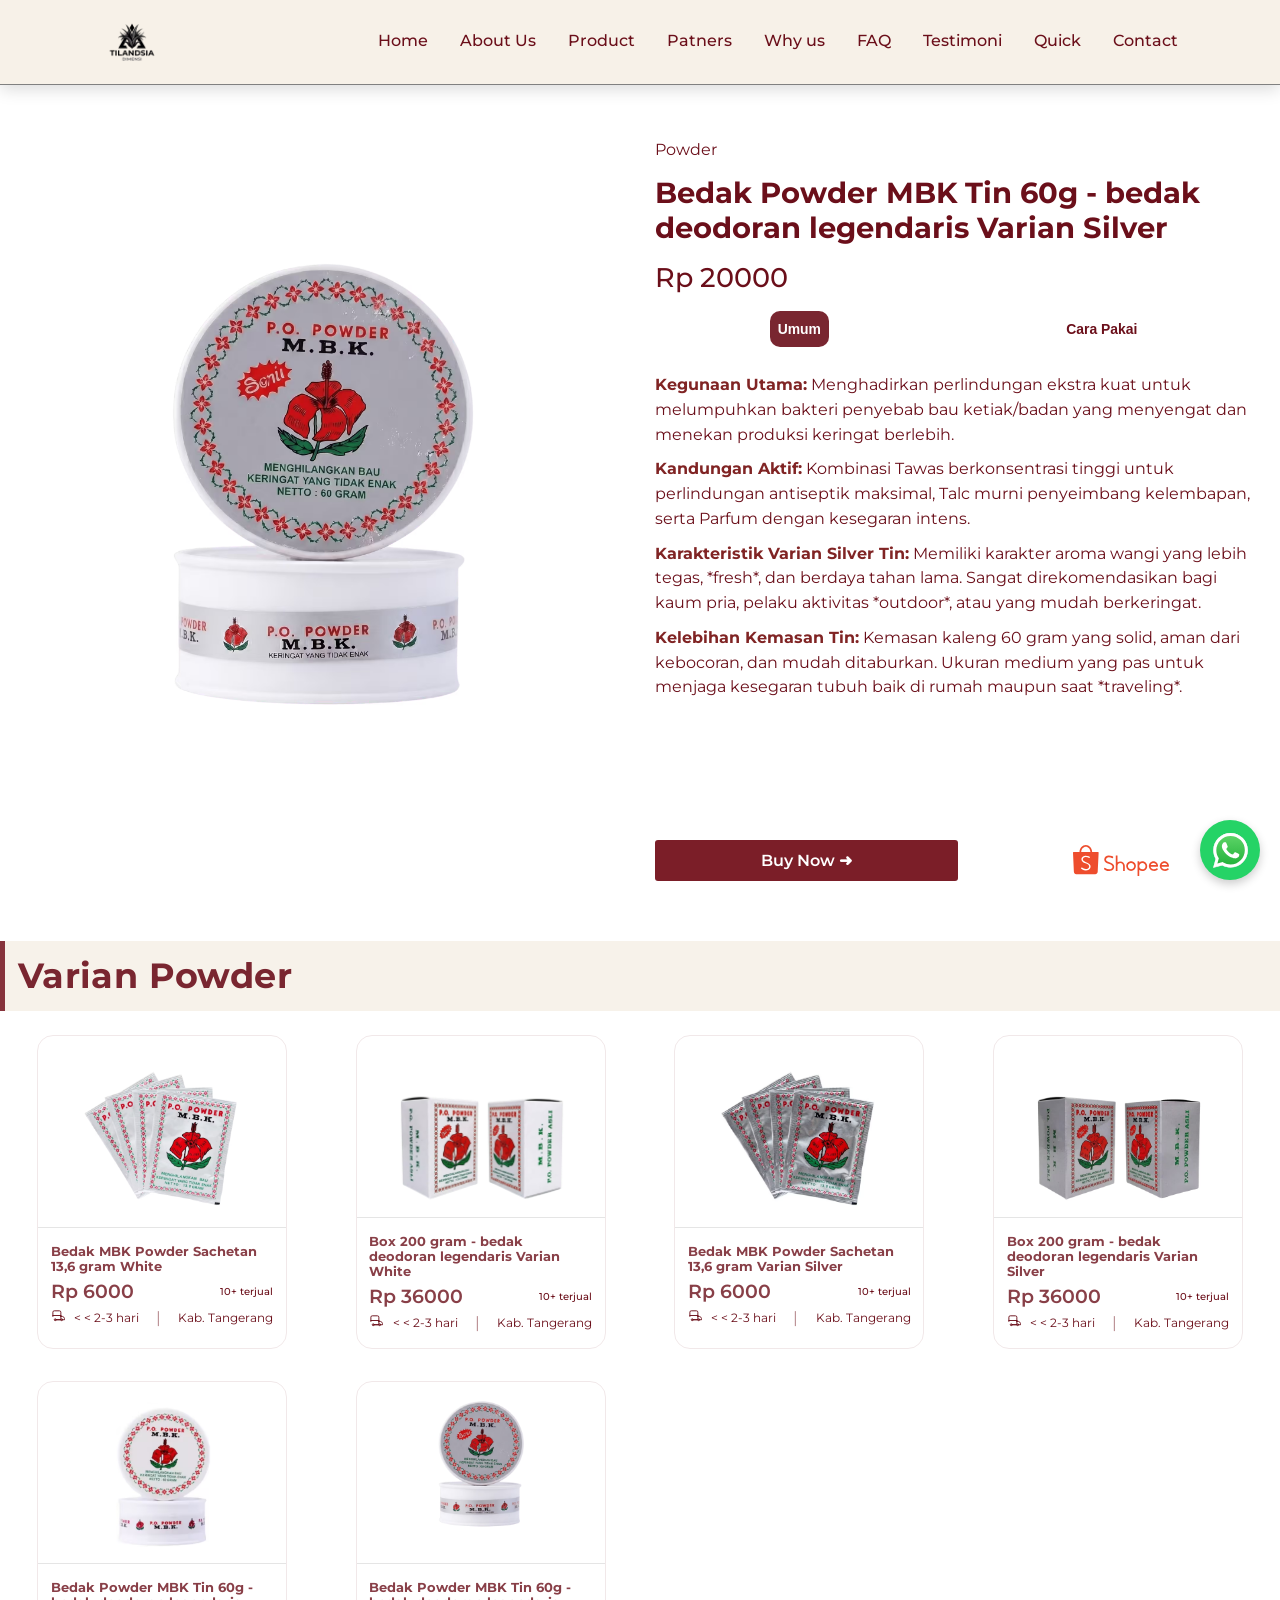
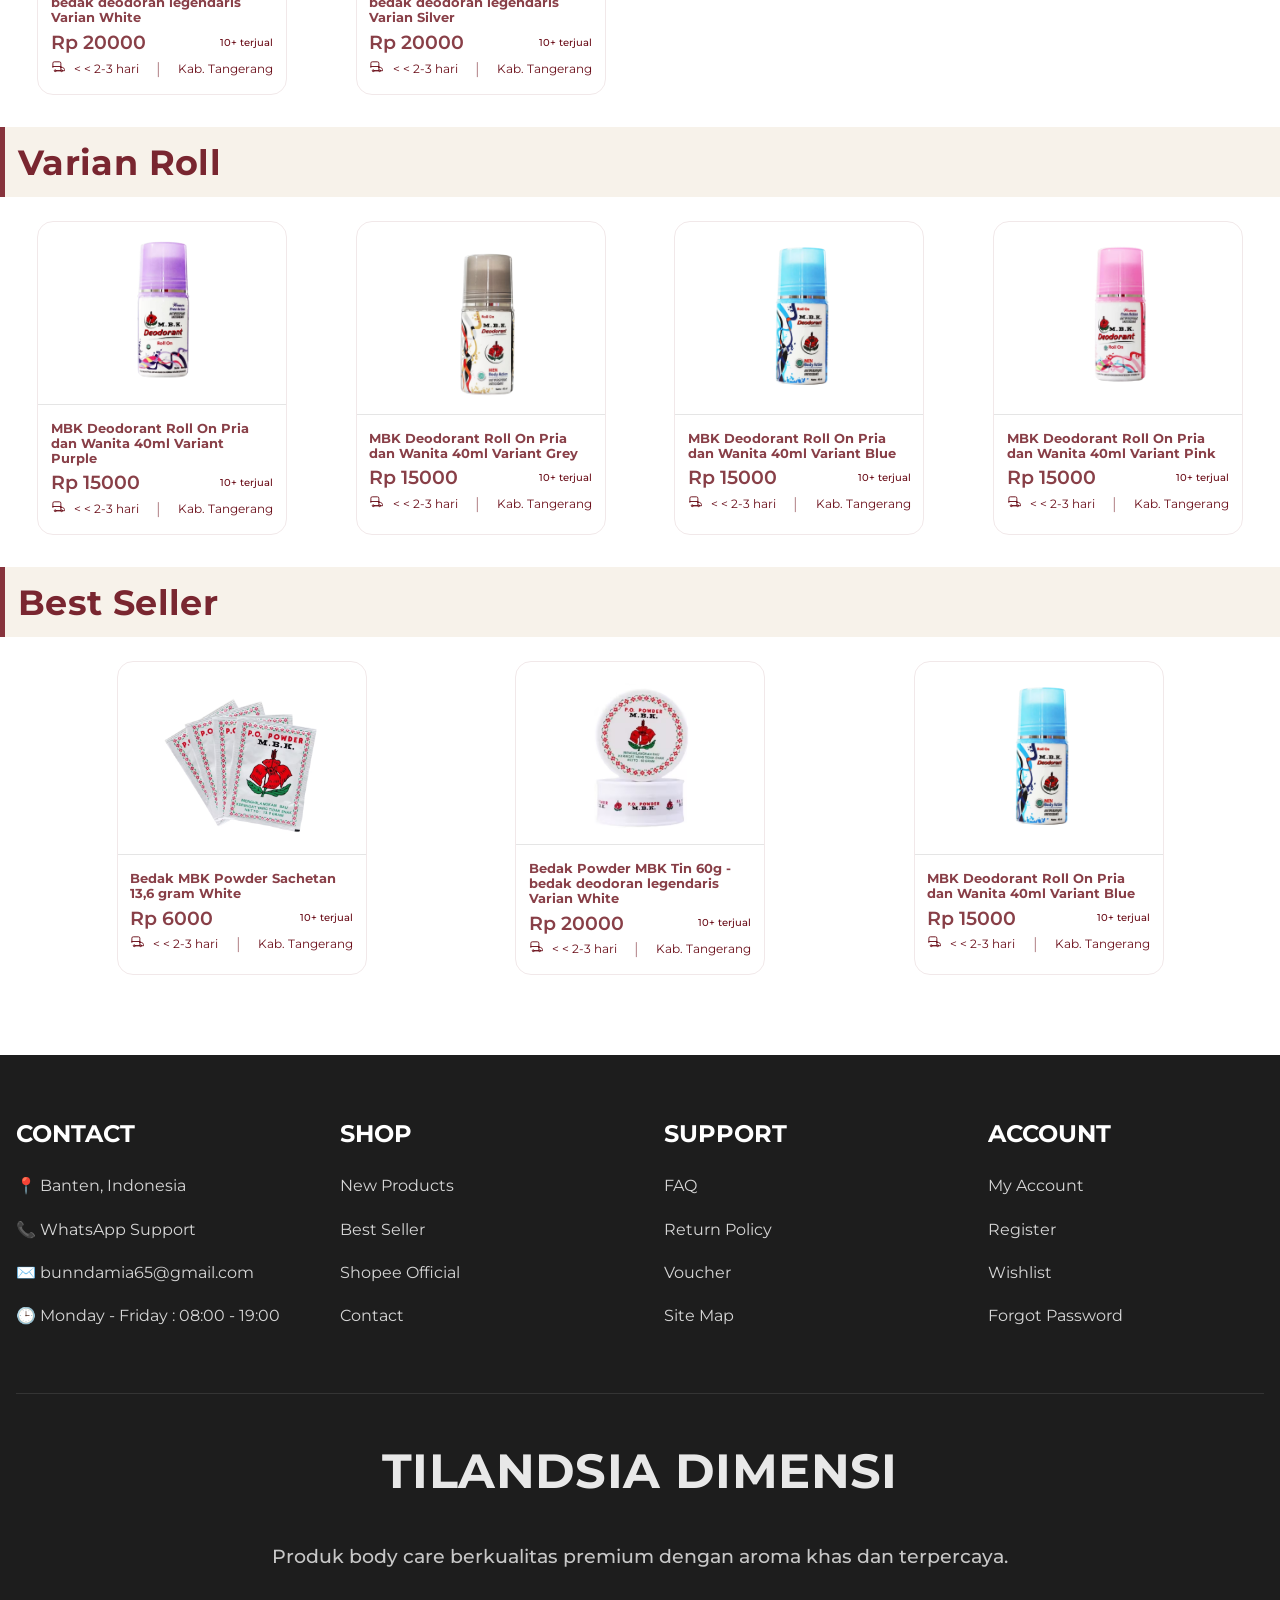
==== product.html @ 06864a41 "fix: bug pada product selecction description" ====
<!DOCTYPE html>
<html lang="en">
<head>
  <meta charset="UTF-8">
  <meta name="viewport" content="width=device-width, initial-scale=1.0">
  <title>TILANDSIA DIMENSI </title>
  <link rel="stylesheet" href="css/style.css">
    <link rel="shortcut icon" href="assets/img/imgs/logo.avif" type="image/x-icon">

      <!-- Font -->
    <link rel="preconnect" href="https://fonts.googleapis.com" />
    <link rel="preconnect" href="https://fonts.gstatic.com" crossorigin />
    <link
      href="https://fonts.googleapis.com/css2?family=Inter:ital,opsz,wght@0,14..32,100..900;1,14..32,100..900&family=Montserrat:ital,wght@0,100..900;1,100..900&family=Poppins:ital,wght@0,100;0,200;0,300;0,400;0,500;0,600;0,700;0,800;0,900;1,100;1,200;1,300;1,400;1,500;1,600;1,700;1,800;1,900&family=Roboto:ital,wght@0,100..900;1,100..900&display=swap"
      rel="stylesheet"
    />

  <style> 

    body {
      padding-top: 120px; /* 80px (navbar) + 40px (jarak antar elemen) */

    }

  </style>
</head>
<body>
   <!-- Efek Animation Ketika Scrol -->
    <div class="scroll-progress"></div>

    <!-- Navbar start -->
    <nav>
        <div class="logo">
          <img src="assets/img/imgs/logo.avif" alt="isc_logo">
         </div>

        <input type="checkbox" id="check">

        <label for="check" class="menu-toggle">
            <span class="bar"></span>
            <span class="bar"></span>
            <span class="bar"></span>
        </label>

        <ul class="nav-links">
            <li><a href="index.html#hero-section">Home</a></li>
            <li><a href="index.html#about-section">About Us</a></li>
            <li><a href="#product-section">Product</a></li>
            <li><a href="index.html#patners-section">Patners</a></li>
            <li><a href="index.html#why-us">Why us</a></li>
            <li><a href="index.html#faq-section">FAQ</a></li>
            <li><a href="index.html#testimonial">Testimoni</a></li>
            <li><a href="index.html#quick-section">Quick</a></li>
            <li><a href="index.html#contact-section">Contact </a></li>
        </ul>
    </nav>
    <!-- Navbar end -->
    <main>
     <!-- Product section start -->
      <section class="product-section" id="product-section">
         <div class="product-selection-body container-animasi-items"></div>
        <div class="product-varian-powder-container container-animasi-cards reveal">
        <h2>Varian Powder</h2>  
        <div class="cards-container">
      
        </div>
        </div>
        <div class="product-varian-roll-container container-animasi-cards reveal">
          <h2>Varian Roll</h2>
        <div class="cards-container">
    
        </div>
        </div>
        <div class="product-best-seller-container container-animasi-cards reveal">
          <h2>Best Seller</h2>
        <div class="cards-container ">
        </div>
        </div>
          </section>

        </div>
      </section>
      <!-- Product section end-->
    </main>

    <footer class="footer">

        <div class="footer-container">

          <!-- Contact -->
          <div class="footer-box">

            <h3>CONTACT</h3>

            <ul>

              <li>📍 Banten, Indonesia</li>

              <li> <a href="https://wa.me/62895384390007" target="_blank">📞 WhatsApp Support</a></li>

              <li> <a href="mailto:bunndamia65@gmail.com" target="_blank">✉️ bunndamia65@gmail.com</a></li>

              <li>🕒 Monday - Friday : 08:00 - 19:00</li>

            </ul>

          </div>

          <!-- Shop -->
          <div class="footer-box">

            <h3>SHOP</h3>

            <ul>

              <li><a href="#product-section">New Products</a></li>

              <li><a href="#best-seller">Best Seller</a></li>

              <li><a href="https://id.shp.ee/7q3drsbu" target="_blank">Shopee Official</a></li>

              <li><a href="#contact-section">Contact</a></li>

            </ul>

          </div>

          <!-- Support -->
          <div class="footer-box">

            <h3>SUPPORT</h3>

            <ul>

              <li><a href="#faq-section">FAQ</a></li>

              <li><a href="#faq-section">Return Policy</a></li>

              <li><a href="#">Voucher</a></li>

              <li><a href="#">Site Map</a></li>

            </ul>

          </div>

          <!-- Account -->
          <div class="footer-box">

            <h3>ACCOUNT</h3>

            <ul>

              <li><a href="#">My Account</a></li>

              <li><a href="#">Register</a></li>

              <li><a href="#">Wishlist</a></li>

              <li><a href="#">Forgot Password</a></li>

            </ul>

          </div>

        </div>

        <!-- Bottom -->
        <div class="footer-bottom">

          <h2>TILANDSIA DIMENSI</h2>

          <p>
            Produk body care berkualitas premium
            dengan aroma khas dan terpercaya.
          </p>

        </div>

      </footer>
    
    <a href="https://wa.me/6289531689380?text=Halo%20saya%20ingin%20bertanya" 
      class="wa-float" 
      target="_blank">
      <img src="assets/svg/wa.svg" alt="WhatsApp">
    </a>
      <script type="module" src="js/product.js" > </script>
</body>
</html>
---- css/style.css ----
:root {
  --primary-bg: #f7f1e8;
  --secondary-bg: #efe6d7;
  --accent: #7b1e28;

  --primary-text: #6b0f1a;
  --secondary-text: #fff;
  --text-dark: rgb(6, 5, 5);

    /* ✅ FIX 1: Variabel yang hilang – sekarang didefinisikan */
      --bg:          #f7f1e8;
      --white:       #ffffff;
      --border:      #ede8f0;
      --text:        #1a0a0e;
      --text-muted:  #9e8fa0;
      --purple:      #7b1e28;
      --purple-light:#f5e8ea;

     /* Shadow / Bayangan */
    --shadow-sm: 0 1px 2px 0 rgb(0 0 0 / 0.05);
    --shadow-md: 0 4px 6px -1px rgb(0 0 0 / 0.1), 0 2px 4px -2px rgb(0 0 0 / 0.1);
    --shadow-lg: 0 10px 15px -3px rgb(0 0 0 / 0.1), 0 4px 6px -4px rgb(0 0 0 / 0.1);
    --shadow-xl: 0 20px 25px -5px rgb(0 0 0 / 0.1), 0 8px 10px -6px rgb(0 0 0 / 0.1);

    --radius-lg: 1rem;
    --radius-md: 0.5rem;

    --animation-card : 0.6s;
    --animation-detail-product : 0s;
}

/* Pengaturan global start */
*,*::before, *::after  {
  box-sizing: border-box;
  overflow-x: hidden;
  margin: 0;
  padding: 0;
}

body {
  font-family: "Montserrat", sans-serif;
  font-optical-sizing: auto;
  color: var(--primary-text);

  opacity: 1;
  transition: opacity 1s ease;
  animation: fadeIn 1s ease;
  padding-top: 80px; /* 80px (navbar) + 40px (jarak antar elemen) */
  
}

body.fade-out {
  opacity: 0;
}

@keyframes fadeIn {
  from {
    opacity: 0;
  }
  to {
    opacity: 1;
  }
}
/* Keadaan awal: teks transparan dan agak di bawah */
.reveal {
  opacity: 0;
  transform: translateY(40px);
  transition: all 0.8s ease-out; /* Mengatur kecepatan dan kelembutan animasi */


}

@keyframes fadeUp {
  to {
    opacity: 1;
    transform: translateY(0);
  }
}

/* Keadaan setelah beranimasi (ditandai dengan class .active) */
.reveal.active {
  opacity: 1;
  transform: translateY(0);
  

  
}

html {
  scroll-behavior: smooth;
}

section {
   scroll-margin-top: 120px;
  margin: 60px 40px;
}

h2 {
  font-weight: 700;
  opacity: 0.9;
  letter-spacing: 0.4px;
  padding-bottom: 1rem;
  font-size: 1.6em;
}

p {
  font-weight: 500;
  line-height: 1.256;
  font-size: .85em;
}

button {
  background-color: var(--accent);
  color: var(--secondary-text);
  font-weight: 600;
  padding: 5px 7px;
  font-size: 0.856rem;
  border: none;
  border-radius: 3px;

  transition: all 0.3s ease;
  /* z-index: 9; */

}



button:hover {
  background: #5f1620;
  box-shadow: 0 10px 20px rgba(139, 36, 52, 0.35);
 
}

/* Global responsive */

@media (min-width: 640px) {
  section {
    margin: 80px 40px;
  }
  p {
    font-size: .9em;
  }
  h2 {
    font-size: 2em;
    padding-bottom: 1.2rem;
  }
  button {
    font-size: 0.94rem;
  }
}
@media (min-width: 768px) {
  section {
    margin: 100px 40px;
  }
  p {
    font-size: 1em;
  }
  h2 {
    font-size: 2.2em;
    padding-bottom: 1.4rem;
  }
  button {
    font-size: 1.14rem;
  }
}
@media (min-width: 1024px) {
  section {
    margin: 120px 40px;
  }
  p {
    font-size: 1.2em;
  }
  h2 {
    font-size: 2.4em;
    padding-bottom: 1.6rem;
  }
  button {
    font-size: 1.28rem;
    padding: 8px 10px;
  }
}
@media (min-width: 1280px) {
  section {
    margin: 140px 40px;
  }
  p {
    font-size: 1.3em;
  }
  h2 {
    font-size: 2.7em;
    padding-bottom: 1.8rem;
  }
  button {
    font-size: 1.35rem;
  }
}

@media (min-width: 1400px) {
  button {
    font-size: 1.6rem;
    padding: 8px 10px;
  }
}

/* Pengaturan global end */

/* =========================
   NAVBAR start
========================= */

nav{
    display:flex;
    justify-content:space-between;
    align-items:center;

    padding:.75rem 8%;

    background-color:var(--primary-bg);

    position:fixed;
    top:0;
    left:0;

    width:100%;

    z-index:1000;

    border-bottom:1px solid gray;

    box-shadow:
    0 4px 16px rgba(0,0,0,.15);
}

/* Logo */

.logo{
    display:flex;
    align-items:center;

    font-size:1.5rem;
    font-weight:700;

    color:var(--primary-text);

    z-index:1002;
}

.logo img{
    width: 60px;
height: auto;
}

/* Nav Links */

.nav-links{
    list-style:none;

    display:flex;
    gap:2rem;
}

.nav-links a{
    text-decoration:none;


    color:var(--primary-text);

    font-weight:500;

    position:relative;

    padding:.5rem 0;

    transition:.3s ease;
    display: inline-block;
}

/* Hover underline */

.nav-links a::after{
    content:"";

    position:absolute;

    left:0;
    bottom:0;

    width:0%;
    height:2px;

    background-color:var(--accent);

    transition:.3s ease;
}

.nav-links a:hover{
    color:var(--accent);
}

.nav-links a:hover::after{
    width:100%;
}

/* =========================
   HAMBURGER
========================= */

#check{
    display:none;
}

.menu-toggle{
    display:none;

    flex-direction:column;

    gap:5px;

    cursor:pointer;

    z-index:1002;
}

.bar{
    width:25px;
    height:3px;

    background:var(--accent);

    border-radius:10px;

    transition:.3s ease;
}

/* =========================
   MOBILE
========================= */

@media (max-width:768px){

  nav {
    padding:.75rem 4.66%;

  }

    .menu-toggle{
        display:flex;
    }

 
    .nav-links{
        position:fixed;

        top:0;
        left:-100%;

        width:100%;
        height:100vh;


        background:
        rgba(255,255,255,.95);

        backdrop-filter:blur(10px);

        flex-direction:column;

        justify-content:center;
        align-items:center;

        transition:.4s ease;

        z-index:1001;
    }

    .nav-links a{
        font-size:1.3rem;
    }

    /* Active Menu */

    #check:checked ~ .nav-links{
        left:0;
    }

    /* Hamburger Animation */

    #check:checked ~ .menu-toggle .bar:nth-child(1){
        transform:
        translateY(8px)
        rotate(45deg);
    }

    #check:checked ~ .menu-toggle .bar:nth-child(2){
        opacity:0;
    }

    #check:checked ~ .menu-toggle .bar:nth-child(3){
        transform:
        translateY(-8px)
        rotate(-45deg);
    }
}

/* =========================
   SCROLL PROGRESS
========================= */

.scroll-progress{
    position:fixed;

    top:0;
    left:0;

    width:0%;
    height:4px;

    background:
    var(--accent,#7b1e28);

    z-index:9999;

    animation:
    grow-progress auto linear;

    animation-timeline:scroll();
}

@keyframes grow-progress{

    from{
        width:0%;
    }

    to{
        width:100%;
    }

}

/* =========================
   NAVBAR END
========================= */



/* =========================
   HERO SECTION START
========================= */

.hero-section {
  margin: 0;
  position: relative;
  width: 100%;
  max-width: 1920px;
  /* margin-top: 84.7px; */

}

.hero-section-img {
  width: 100%;
  height: auto;
  border-radius: 2px;

  aspect-ratio: 16/9;
}

.btn-hero-section {
  position: absolute;
  top: 79.1%;
  left: 12.9%;

  transform: translate(-50%, -50%);
  background-color: var(--accent);
  color: var(--secondary-text);
  border: none;
  /* border-radius: 20px; */
  letter-spacing: 0.1px;
}


/* =========================
   HERO SECTION END
========================= */

/* =========================
  ABOUT SECTION START
========================= */

.about-grid {
  display: grid;
  grid-template-columns: 100%;

  grid-template-areas:
    "content"
    "vidio";
  gap: 20px;
    overflow: hidden;
}

.about-content {
  grid-area: content;
  padding: 0px 10px;
}
.about-video {
  grid-area: vidio;
  max-width: 920px;
}

.about-video video {
  width: 100%;
  border-radius: 0px;
  max-height: 450px; /* Batasi tinggi maksimal gambar (sesuaikan angkanya, misal 350px atau 400px) */
  object-fit: cover; /* Memotong gambar secara proporsional agar tidak gepeng */
  border-radius: 2px; /* Opsional: membuat sudut gambar sedikit melengkung */
}

/* responsive About section */

@media (min-width: 1024px) {
  .about-content {
    grid-area: content;
    padding: 0px 3rem;
  }
  .about-grid {
    display: grid;
    grid-template-columns: 50% 50%;

    grid-template-areas: "content vidio";
    gap: 20px;
  }
}

/* =========================
  ABOUT SECTION END
========================= */


/* =========================
  PRODUCT SECTION START
========================= */
.product-section {
  margin-inline: 0;
  /* text-align: ce; */
  margin: 0;
  padding-bottom: 3rem;
}

.product-section h2 {
  height: 70px;
  display: flex;
  padding: 0;
  align-items: center;
   background-color: var(--primary-bg);

}
.product-section h2::before {
  content: "";
  width: 5px;
  height: 100%;
  margin-right: 0.8rem;
  background-color: var(--accent);
}
.cards-container {
    display:grid;

  grid-template-columns:100%;
  justify-content: space-evenly;

  gap:2rem;
  margin-block: 1.5rem;
  /* margin-top: .2rem; */
  margin-bottom: 2rem;

    overflow: hidden;
}





.card {
  margin-inline:auto;
  max-width: 250px;
  height: auto;
  min-height: 250px;
  transition: all 0.3s ease;
    border-radius: 16px;
  display: flex;
  flex-direction: column;
  justify-content: space-evenly;
  overflow: hidden;
  cursor: pointer;
  /* z-index: -9; */
  position: relative;
  /* padding: 0.5rem 0.3rem 0 0.3rem; */
     border: 1px solid rgba(123, 30, 39, 0.1);
      opacity: 0;
  transform: translateY(30px);
  overflow: hidden;


}

.card.activeCard {
 
  animation: fadeUp var(--animation-card) ease forwards;
    overflow: hidden;

}

.reveal-item {
  opacity: 0;
  transform: translateY(30px);
  overflow: hidden;
  
}


.reveal-item.activeItem {
  animation: fadeUp var(--animation-card) ease forwards;
  overflow: hidden;
}


.card:hover {
  box-shadow: 0 5px 8px rgba(0, 0, 0, 0.15);
  transform: translateY(-5px) scale(1.02);

}

.card-img {
  width: 100%;
  height: 180px;
  object-fit: contain;
  display: block;
  margin-top: 0.1rem;
  padding: 0.5rem 0.3rem 0 0.3rem;
}

.product-card__variant-title {
  position: absolute;
  top: 4%;
  left: 4%;
  font-weight: 500;
  letter-spacing: 0.3px;
}

.card__content {
  padding: 1rem .8rem;
  border-top: 1px solid rgba(0, 0, 0, 0.1);
  /* background-color: ; */
  display: flex;
  flex-direction: column;

  justify-content: space-between;
  /* align-items: cen; */
  gap: .3rem;

}


.card__title {
  font-size: .8em;
  font-weight: 700;
  opacity: 0.8;
}

.card__info {
display: flex;
justify-content: space-between;
}
.card__price {
  font-weight: 600;
  opacity: 0.8;
  font-size: 1.2em;
}


.card__sold {
 font-size: .65em;
 align-self: center;
 font-weight: 500;
}


.card__estimate__svg  {
display: inline-block;

}

.card__estimate__svg .icon-truck {
  width: 15px;
  height: 15px;
  align-self: flex-start;
  
}

.card__meta {
  display: flex !important;       /* Memastikan flexbox aktif */
  flex-direction: row !important; /* Memaksa elemen di dalamnya berjejer ke samping */
  align-items: center;            /* Menyelaraskan posisi vertikal agar sejajar di tengah */
  justify-content: space-between;
  gap: 12px;
  text-align: center;
}



.card__estimate__text, 
.card__location {
  font-size: .75em;
  align-self: unset !important;   /* Menghapus paksaan flex-start yang bikin turun ke bawah */
}

.card__estimate__text {
margin-left: -9px;
}

.limit {
  color: rgba(107, 15, 26,.5);
}

.card__location  {
  overflow: hidden;
  text-overflow: ellipsis;
  white-space: nowrap;
}


.btn-more {
  border-radius: 3px;
  cursor: pointer;
  margin-bottom: 1rem;
  display: block;
  margin-inline: auto;
}
.btn-more:hover {
  transform: translateY(-4px);
}

@media (min-width: 500px) {
 .cards-container {
grid-template-columns:repeat(2, 250px);
;
 }
}
@media (min-width: 800px) {
  .cards-container {
grid-template-columns:repeat(3, 250px);
;}
}
@media (min-width: 1124px) {
 .cards-container {
grid-template-columns:repeat(4, 250px);
;}

.cards-container.best-seler {
grid-template-columns:repeat(3, 250px);
overflow: hidden;
;}
}
@media (min-width: 1280px) {
  section {
    margin: 140px 40px;
  }
  p {
    font-size: 1.4em;
  }
  h2 {
    font-size: 2.7em;
    padding-bottom: 1.8rem;
  }
  button {
    font-size: 1.35rem;
  }
}

@media (min-width: 1400px) {
  button {
    font-size: 1.6rem;
    padding: 8px 10px;
  }
}

/* =========================
   Product Selection
========================= */

.product-selection-overlay {
  

  position: fixed;
  inset: 0;

  display: flex;
  align-items: center;
  justify-content: center;

  padding: .8 0;

  background: rgba(0, 0, 0, 0.5);
  backdrop-filter: blur(4px);

  opacity: 0;
  visibility: hidden;

  transition:
    opacity 0.3s ease,
    visibility 0.3s ease;
    overflow-y: hidden;

  /* z-index: 999999999; */
  /* position: relative; */
;

}

/* Active State */
.product-selection-overlay.active {
  opacity: 1;
  visibility: visible;
}

/* =========================
   product-selection
========================= */

.product-product-selection {
  width: 100%;
  max-width: 900px;
  min-width: 280px;

  background: #fff;
  border-radius: 24px;

  height: 90vh;


  transform: translateY(30px);
  transition: transform 0.3s ease;
}

/* Animation */
.product-selection-overlay.active .product-product-selection {
  transform: translateY(0);
}

.product-selection-overlay button:hover {
  transform: translateY(-1px);
}


/* =========================
   HEADER
========================= */

/* .product-selection-header {
  display: flex;
  align-items: center;
  justify-content: space-between;

  padding: 20px;

  border-bottom: 1px solid #eee;
}

.product-selection-header h2 {
  font-size: 1.4rem;
  font-weight: 700;
} */

.product-selection-close {
  width: 40px;
  height: 40px;

  border: none;
  border-radius: 50%;

  background:var(--accent);
  position: absolute;
  right: 5%;
  top: 2%;

  cursor: pointer;

  font-size: 18px;
}

/* =========================
   BODY
========================= */

.product-selection-body {
  display: grid;
  grid-template-columns: 1fr 1fr;
  gap: 30px;
  padding: 20px;
}

/* =========================
   IMAGE
======================== */
.product-selection-product-image {

  display: flex;
  /* flex: 1; */
  justify-self: center;
}

.product-selection-product-image img {
  width: 100%;
  border-radius: 20px;

  object-fit:contain;

}

/* =========================
   CONTENT
========================= */

.product-selection-product-content {
  display: flex;
  flex-direction: column;
  gap: 16px;
}

.product-category {
  /* /* font-size: 13px;
  font-weight: 600; */

  
}

.product-title {
  /* font-size: 1rem; */
  display:inline-block;
  font-weight: 700;
}

.product-price {
   font-size: 1.4rem;
  /* font-weight: 700; */

  /* color: #7c3aed; */ */
}

.product-tab {
  display: flex;
  flex-wrap: wrap;
  justify-content: space-around;
}

.product-tab button{
display: block;
font-weight: 600;
border-radius :10px ;
 padding: 10px 8px;
 background:transparent;
  color: var(--primary-text);
  transition: all .3s ease;
}


.product-tab button.active-tab-product {
  background-color: rgba(107, 15, 26,.9);
  color: var(--secondary-text);

}

.product-description {
  line-height: 1.7;
  color: #555;
}

.product-description li {
  opacity: 0;
  transform: translateY(20px);
}

.product-description li.show {
  animation: fadeUpDescription 0.8s ease forwards;
}

@keyframes fadeUpDescription {
  from {
    opacity: 0;
    transform: translateY(20px);
  }

  to {
    opacity: 1;
    transform: translateY(0);
  }
}


/* =========================
   VARIANT
========================= */

.product-variants {
  display: flex;
  flex-direction: column;
  gap: 12px;
}

.variant-list {
  display: flex;
  gap: 10px;
  flex-wrap: wrap;
}

.variant-list button {
  padding: 10px 18px;

  border: 1px solid #ddd;
  border-radius: 999px;

  background: #fff;

  cursor: pointer;
}

/* =========================
   ACTIONS
========================= */

.product-selection-actions {
  display: grid;
  grid-template-columns: 50% 50%;
  grid-template-areas: "buy shoppe";
  gap: 12px;

  margin-top: 10px;
}

.product-selection-actions button {
  flex: 1;

  padding: 14px;

  border: none;
  border-radius: 12px;

  cursor: pointer;

  font-weight: 600;
}


.product-selection-actions a {
  text-decoration: none;

  padding: 5px 7px;
  border-radius: 3px;
  transition: all 0.3s ease;

  font-weight: 600;
  font-size: 0.856rem;

  display: flex;
  justify-content: center;
  align-items: center;

}


.product-selection-actions a:first-child  {
  grid-area: buy;
  background-color: var(--accent);
  color: var(--secondary-text);
}

.product-selection-actions a:first-child:hover {
  background: #5f1620;
  box-shadow: 0 10px 20px rgba(139, 36, 52, 0.35);
 
}


.product-selection-actions a:last-child {
  grid-area: shoppe;
  background-color: transparent;
   /* overflow: hidden; */

  
}



.product-selection-actions a:last-child img{
  width: 6rem;
  display: inline-block;
  border-radius: 5px;
  
}



.product-description {
  color: var(--primary-text);
}


.product-info-list {
  list-style-type: none; 
  padding: 0;            
  margin: 0;
  margin-top: 10px;
}

.product-steps-list {
  list-style-type: decimal !important; /* Memaksa angka (1, 2, 3) untuk muncul */
  padding-left: 24px;                  /* Memberikan ruang di kiri agar angka tidak terpotong */
  margin: 0;
  margin-top: 10px;

}

/* Gabungan selector untuk efisiensi kode */
.product-info-list li, 
.product-steps-list li {
  font-size: 16px;         
  line-height: 1.546;        
   margin-bottom: 10px;     /*🔥 Sudah diaktifkan kembali agar ada jarak antar poin */
  /* color: #333333;           */
}

.product-info-list li strong, 
.product-steps-list li strong {
  color: #802424;          /* Warna merah/cokelat gelap untuk teks tebal */
}

.container-buy-and-description {
  display: flex;
  flex-direction: column;
  justify-content: space-between;
}

/* =========================
   RESPONSIVE
========================= */

@media (max-width: 768px) {

  .product-selection-body {
    grid-template-columns: 1fr;
  }

  .product-title {
    font-size: 1.5rem;
  }

  .product-selection-close {
  
  right: 2%;
  top: 2%;

  
}
.product-tab button{

border-radius :20px ;

}

.product-description {
    /* kira-kira 3 baris */
  /* overflow-y: auto;    */

}



}

@media (min-width: 768px) {
 
  .product-selection-close {
  
  right: 2%;
  top: 2%;

  
}


.product-title {
  font-size: 1.8rem;
  display:inline-block;
  font-weight: 700;
}

.product-price {
   font-size: 1.7rem;
  /* font-weight: 700; */

  /* color: #7c3aed; */ */
}

.product-tab button{
font-size: 0.87em;
}

.product-description {
  font-size: 1em;
} 
.container-buy-and-description {
  gap: 7.5rem;
}
.product-selection-actions a{
 font-size: 1rem;
 gap: 1rem;
 /* position: ; */
}
}


@media (min-width: 992px) {

.container-buy-and-description {
    flex: 1;
    padding-bottom: 2.5rem;
}
  
}


/* =========================
  PRODUCT SECTION END
========================= */


/* =========================
  PATNER SECTION START
========================= */

.patners-section {
  margin: 0;
  padding: 60px 10px;
 background-color: var(--primary-bg);
  padding-block-end:100px ;
}

.patners-section h2 {
  text-align: center;
  padding: 1.6rem 0rem 1rem 0rem;
}

.partner-logos {
  display: flex;
  flex-wrap: wrap;
  justify-content: space-evenly;
  gap: 1rem;
  margin-top: 2rem;
  align-content: center;
    overflow: hidden;

}

.partner-logos__item {
  display: grid;
  place-items: center;
  width: 20rem;
}

.partner-logos__item img {
  max-width: 100px;
  max-height: 100%;
  width: auto;
  height: auto;
  display: block;
  border-radius: 5px;
}

/* Partners responsive */


@media (min-width: 768px) {
  section {
    margin: 100px 40px;
  }
  p {
    font-size: 1.2em;
  }
  h2 {
    font-size: 2.2em;
    padding-bottom: 1.4rem;
  }
}


/* =========================
  WHY US SECTION START
========================= */
  /* z */

.why-us-section h2 {
  text-align: center;
}

.why-container {
  display: grid;

  grid-template-columns: repeat(auto-fit, minmax(220px, 1fr));

  gap: 2rem;

  margin-top: 3rem;
  overflow: hidden;
}
.why-card {
  /* background-color: #fff; */

  padding: 1.5rem 2rem;

  border-radius: 16px;

  text-align: center;

  transition: 0.3s ease;

  /* box-shadow: 0 5px 15px rgba(0, 0, 0, 0.05); */
  position: relative;
  border: 1px solid rgba(123, 30, 39, 0.1);

}


/*  

.why-card:hover {
  box-shadow: 0 5px 8px rgba(0, 0, 0, 0.15);
  transform: translateY(-5px) scale(1.02);

} */

.svg {
  width: 32px;
  height: 32px;
  color: var(--accent);
  fill: var(--accent);
}

@media (min-width: 1024px) {
 .why-card::before {
  content: "";

  position: absolute;
  top: 2%;
  left: 0;

  width: 100%;
  height: 2.3px;

  background-color: var(--accent);
  z-index: 99;
}
}


/* =========================
  WHY US SECTION END
========================= */

/* =========================
  TESTIMONIAL SECTION START
========================= */


/* =========================
  PAQ SECTION START
========================= */

  /* ── FAQ Section ── */
  .faq-section {
     margin-inline: 0;
  }

  .faq-section h2 {
    margin-left: 1.5rem;
  }
    .container-faq-section {
      
     padding: 40px 16px 64px;
    
     position: relative;
      display: flex;
      justify-content: center;
      padding: 40px 16px 64px;
    }

    .container-inner-faq {
      width: 100%;
      max-width: 460px;
    }

    /* ── Tab Navigation ── */
    .tabs {
      display: flex;
      gap: 8px;
      justify-content: space-between;
      background: var(--white);
      border-radius: 20px;
      padding: 16px 12px;
      box-shadow: 0 2px 12px rgba(123,30,40,.08);
      margin-bottom: 28px;
      position: relative;
      z-index: 0;
    }

    .tab-item {
      display: flex;
      flex-direction: column;
      align-items: center;
      gap: 8px;
      cursor: pointer;
      flex: 1;
    }

    .tab-icon {
      width: 52px;
      height: 52px;
      border-radius: 50%;
      display: flex;
      align-items: center;
      justify-content: center;
      border: 2px solid var(--border);
      background: var(--white);
      transition: all .25s ease;
    }

    .tab-icon svg {
      width: 22px;
      height: 22px;
      stroke: var(--text-muted);
      fill: none;
      stroke-width: 1.8;
      stroke-linecap: round;
      stroke-linejoin: round;
      transition: stroke .25s;
      overflow: visible;
    }

    .tab-item.active .tab-icon {
      background: var(--purple-light);
      border-color: var(--purple);
    }

    .tab-item.active .tab-icon svg {
      stroke: var(--purple);
    }

    .tab-label {
      font-size: 11.5px;
      font-weight: 700;
      color: var(--text-muted);
      transition: color .25s;
    }

    .tab-item.active .tab-label {
      color: var(--purple);
    }

    /* ── Section Title ── */
    .section-title {
      font-size: 20px;
      font-weight: 800;
      color: var(--primary-text);
      margin-bottom: 16px;
      letter-spacing: -.3px;
    }

    /* ── Accordion ── */
    /* ✅ FIX 2: Wrapper .accordion ditambahkan di HTML,
       sehingga border-radius, overflow, dan box-shadow bekerja */
    .accordion {
      display: flex;
      flex-direction: column;
      background: var(--white);
      border-radius: 16px;
      overflow: hidden;
      box-shadow: 0 2px 16px rgba(123,30,40,.07);
    }

    .accordion-item {
      border-bottom: 1px solid var(--border);
    }

    .accordion-item:last-child {
      border-bottom: none;
    }

    /* ✅ FIX 3: Override default button style agar tidak ikut global button */
    .accordion-header {
      width: 100%;
      display: flex;
      align-items: center;
      justify-content: space-between;
      gap: 1rem;
      padding: 18px 20px;
      background: transparent;
      border: none;
      cursor: pointer;
      text-align: left;
      transition: background 0.2s ease;
      font: inherit;
      /* Reset global button overrides */
      color: inherit;
      border-radius: 0;
      font-size: inherit;
      font-weight: inherit;
    }

    .accordion-header:hover {
      background: #faf8ff;
      /* Reset global button hover */
      box-shadow: none;
    }

    .accordion-header span {
      font-size: 14px;
      font-weight: 700;
      color: var(--primary-text);
    }

    .accordion-icon {
      width: 24px;
      height: 24px;
      flex-shrink: 0;
      display: flex;
      align-items: center;
      justify-content: center;
      transition: transform 0.3s ease;
    }

    .accordion-icon svg {
      width: 16px;
      height: 16px;
      stroke: var(--accent);
      fill: none;
      stroke-width: 2.5;
      stroke-linecap: round;
    }

    .accordion-body {
      max-height: 0;
      overflow: hidden;
      transition: max-height 0.35s ease, padding 0.3s ease;
    }

    .accordion-body p {
      padding: 0 20px 18px;
      font-size: 13.5px;
      line-height: 1.7;
      color: var(--primary-text);
    }

    /* Open State */
    .accordion-item.open .accordion-body {
      max-height: 300px;
    }

    .accordion-item.open .accordion-icon {
      transform: rotate(45deg);
    }

    .accordion-header:focus-visible {
      outline: 2px solid var(--accent);
      outline-offset: -2px;
    }

    /* Berlaku untuk resolusi >= 768px (Layar Besar) */
/* ── Saat Layar Diperbesar (Lebar >= 768px) ── */
@media (min-width: 768px) {
  
  /* Melebarkan batas maksimal container FAQ agar tidak terlalu sempit di desktop */
  .container-inner-faq {
    max-width: 650px; /* Diperbesar dari yang awalnya hanya 460px */
    margin: 0 auto;   /* Memastikan posisi container tetap presisi di tengah layar */
  }

  /* Memperbesar ukuran heading utama */
  .section-title {
    font-size: 24px;  /* Diperbesar dari 20px */
    margin-bottom: 24px;
  }

  /* Memperbesar area Tab Navigation agar lebih lega */
  .tabs {
    padding: 20px 24px; /* Menambah ruang di dalam tab */
    gap: 16px;          /* Jarak antar tombol kategori diperlebar */
    margin-bottom: 36px;
  }

  /* Memperbesar tombol lingkaran ikon di dalam Tab */
  .tab-icon {
    width: 60px;   /* Diperbesar dari 52px */
    height: 60px;  /* Diperbesar dari 52px */
  }

  .tab-icon svg {
    width: 26px;   /* Ukuran icon SVG di dalam lingkaran diperbesar dari 22px */
    height: 26px;
  }

  /* Memperbesar teks label di bawah ikon tab */
  .tab-label {
    font-size: 13px; /* Diperbesar dari 11.5px */
    letter-spacing: 0;
  }

  /* ── Menyesuaikan Ukuran Akordion ── */
  .accordion-header {
    padding: 22px 28px; /* Ruang klik tombol pertanyaan jadi lebih luas */
  }

  .accordion-header span {
    font-size: 16px; /* Ukuran teks pertanyaan diperbesar dari 14px */
  }

  .accordion-icon {
    width: 28px;
    height: 28px;
  }

  .accordion-body p {
    padding: 0 28px 22px; /* Menyelaraskan padding teks jawaban dengan containernya */
    font-size: 14.5px;    /* Ukuran teks jawaban diperbesar dari 13.5px */
  }
}


/* =========================
 PAQ SECTION END
========================= */


.testimonial-section {
 
  margin: 100px 40px;
}

.container-testimonial {
   display: flex;
  justify-content: center;
  align-items: center;
  flex-wrap: wrap;
  gap: 30px;
    overflow: hidden;
}

.testimonial-card {
  max-width: 380px;
  background: #ffffff;
  padding: 28px;
  border-radius: 20px;
  /* box-shadow: 0 10px 30px rgba(0, 0, 0, 0.08); */

  display: flex;
  flex-direction: column;
  gap: 18px;
border: 1px solid rgba(123, 30, 39, 0.1);

  transition: all 0.3s ease;
}



/* .testimonial-card:hover {
  box-shadow: 0 5px 8px rgba(0, 0, 0, 0.15);
  transform: translateY(-5px) scale(1.02);
} */

.testimonial-profile {
  display: flex;
  align-items: center;
  gap: 16px;
}

.testimonial-profile img {
  width: 70px;
  height: 70px;
  object-fit: cover;
  border-radius: 50%;
}

.profile-info h3 {
  font-size: 1.1rem;
  font-weight: 600;
  color: var(--primary-text);
  margin-bottom: 4px;
}

.profile-info span {
  font-size: 0.9rem;
  color: var(--primary-text);
}

.testimonial-rating {
  font-size: 1.2rem;
  letter-spacing: 2px;
}

.testimonial-text {
  line-height: 1.7;
}

/* =========================
TESTIMONIAL SECTION END
========================= */

/* =========================
  QUICK SECTION START
========================= */

.quick-section{
  padding:2rem 1rem;
  background-color:var(--secondary-bgrimary-bg);
}

.quick-container{
  display:grid;

  grid-template-columns:
  repeat(auto-fit,minmax(250px,1fr));

  border-top:1px solid #d8d8d8;
  border-bottom:1px solid #d8d8d8;
}

.quick-card{
  display:flex;
  align-items:center;
  justify-content:start;


  gap:1rem;

  padding:2rem 1rem;

  position:relative;

  cursor:pointer;

  transition:.3s ease;
  
}

.quick-card:hover{
  background-color: var(--primary-bg);
}

.quick-card:not(:last-child)::after{
  content:"";

  position:absolute;

  right:2%;
  top:0%;

  transform:translateY(-50%);

  height:1px;
  width: 55%;

  background:#d8d8d8;
}

.quick-icon{
  width:32px;
  height:32px;

  color:var(--primary-text);
}

.quick-card h3{
  font-size:1.2rem;
  color:var(--primary-text);

  font-weight:700;
}

/* QUICK SECTION RESPONSIVE */

@media (min-width: 880px) {
  .quick-card:not(:last-child)::after{
  right:0;
  top:50%;
  width:1px;
  height:55%;
}
}

@media (min-width: 1400px) {
  button {
    font-size: 1.6rem;
    padding: 8px 10px;
  }
}

/* =========================
  QUICK SECTION END
========================= */


/* =========================
  CONTACT SECTION START
========================= */

.contact-section{
  padding:5rem 1rem;
  margin: 0;
  

  background:var(--primary-bg);
}

.contact-container{
  max-width:1200px;
  margin:auto;

  display:grid;

  /* grid-template-columns:
  repeat(auto-fit,minmax(300px,1fr)); */
  grid-template-columns:
  repeat(auto-fit,minmax(250px,1fr));

  gap:3rem;

  grid-template-areas: 
  "info"
  "form"
  ;

  align-items:center;

    overflow: hidden;
}

.contact-info  {
  grid-area: info;
  padding-inline:2rem;
}

.contact-item{
  display:flex;

  align-items:center;

  gap:1rem;

  margin-bottom:1.5rem;
}

.contact-icon{
  width:28px;
  height:28px;

  color:#8b2434;
}
.contact-description {
  margin-bottom: .5rem;
}

.contact-item span {
  color:var(--primary-text);

  font-size:1.1rem;
}
.contact-item span a{

  display: inline-block;
  text-decoration:none;

  transition:.3s ease;
  color: var(--primary-text);
  /* margin-top: .9rem; */

}

/* .contact-item span a:hover{
  color:yellow;
} */


.contact-form{
  background:var(--primary-bg);

  padding:2rem;

  border-radius:20px;

  /* box-shadow:0 10px 20px rgba(0,0,0,.05); */

  display:flex;

  flex-direction:column;

  gap:1.2rem;

  grid-area: form;
}

.contact-form input,
.contact-form textarea{
  width:100%;

  padding:1rem;

  border:none;

  outline:none;

  border-radius:12px;

  background:#ffff;

  font-size:1rem;
}

.contact-form textarea{
  height:150px;

  resize:none;
}

.contact-form  button  {
  z-index: 99;
}


/* RESPONISVE CONTACT SECTION */
@media (min-width: 768px) {
  .contact-container{
grid-template-columns:
  repeat(auto-fit,minmax(300px,1fr));
}}
@media (min-width: 768px) {
.contact-container{
  max-width:1200px;

  margin:auto;

  display:grid;

  grid-template-columns:
  repeat(auto-fit,minmax(300px,1fr));

  gap:3rem;

  grid-template-areas: 
  "info form"
  ;

  align-items:center;
}
.contact-info, .contact-form  {
 align-self: center;
}
}


/* =========================
  CONTACT SECTION END
========================= */


/* =========================
  FOOTER SECTION START
========================= */
.footer{
  background:#1d1d1d;

  padding:4rem 1rem 2rem;

  color:white;
}

.footer-container{
  max-width:1300px;

  margin:auto;

  display:grid;

  grid-template-columns:
  repeat(auto-fit,minmax(220px,1fr));

  gap:3rem;

  padding-bottom:3rem;

  border-bottom:
  1px solid rgba(255,255,255,.1);
}

.footer-box h3{
  font-size:1.5rem;

  margin-bottom:1.5rem;

  color:#fff;
}

.footer-box ul{
  list-style:none;
}

.footer-box ul li{
  margin-bottom:1rem;

  color:#d6d6d6;

  line-height:1.7;
}

.footer-box a{
  color:#d6d6d6;

  text-decoration:none;

  transition:.3s ease;
}

.footer-box a:hover,.footer-box li:hover{
  color:yellow;
}

.footer-bottom{
  max-width:800px;

  margin:3rem auto 0;

  text-align:center;
}

.footer-bottom h2{
  font-size:3rem;

  color:#fff;

  margin-bottom:1rem;
}

.footer-bottom p{
  color:#c7c7c7;

  line-height:1.8;
}

/* =========================
  FOOTER SECTION END
========================= */


/* =========================
 LOGO WA START
========================= */
.wa-float {
  position: fixed;
  bottom: 20px;
  right: 20px;
  
  width: 60px;
  height: 60px;

  display: flex;
  justify-content: center;
  align-items: center;

  background: #25D366;
  border-radius: 50%;

  box-shadow: 0 4px 10px rgba(0,0,0,.2);
  z-index: 999;
   animation: float 2s ease-in-out infinite;
}

.wa-float img {
  width: 35px;
  height: 35px;
}

@keyframes float {
  0% {
    transform: translateY(0);
  }

  50% {
    transform: translateY(-10px);
  }

  100% {
    transform: translateY(0);
  }
}
/* =========================
  LOGO WA END
========================= */
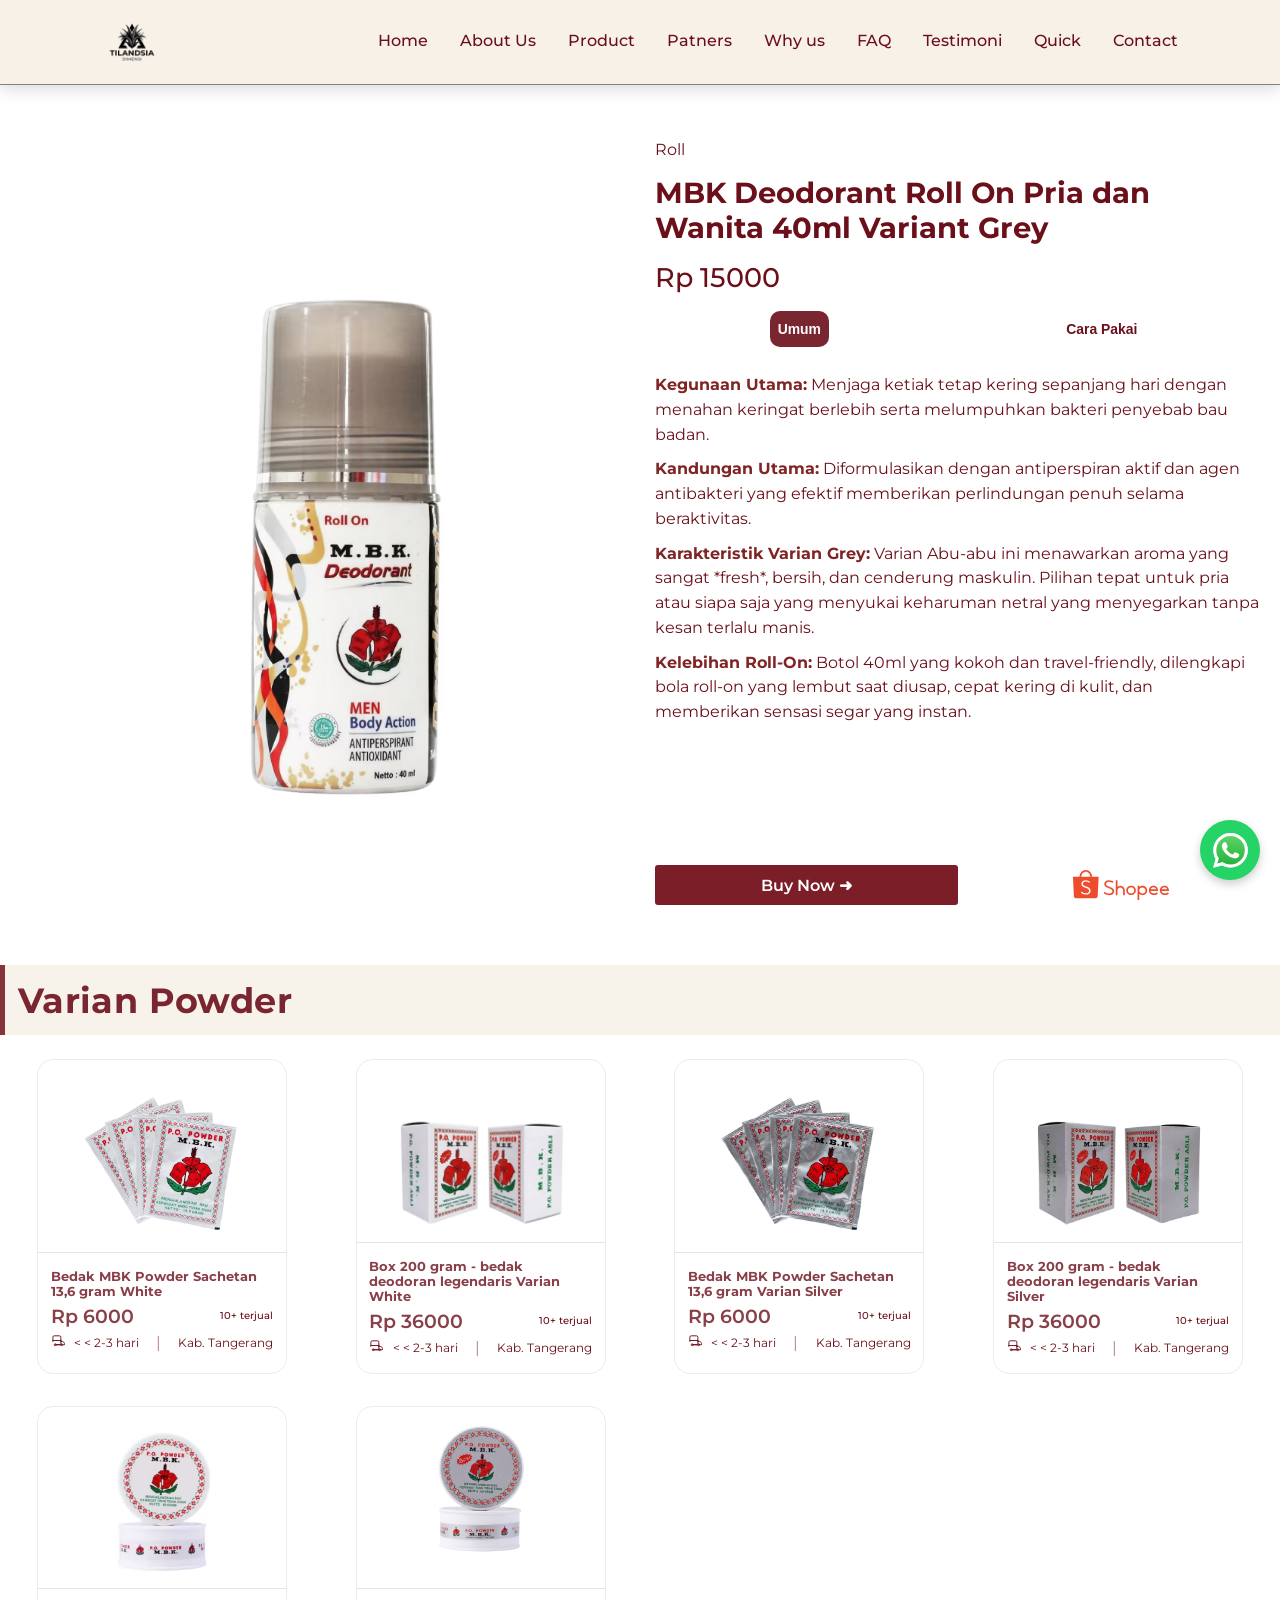
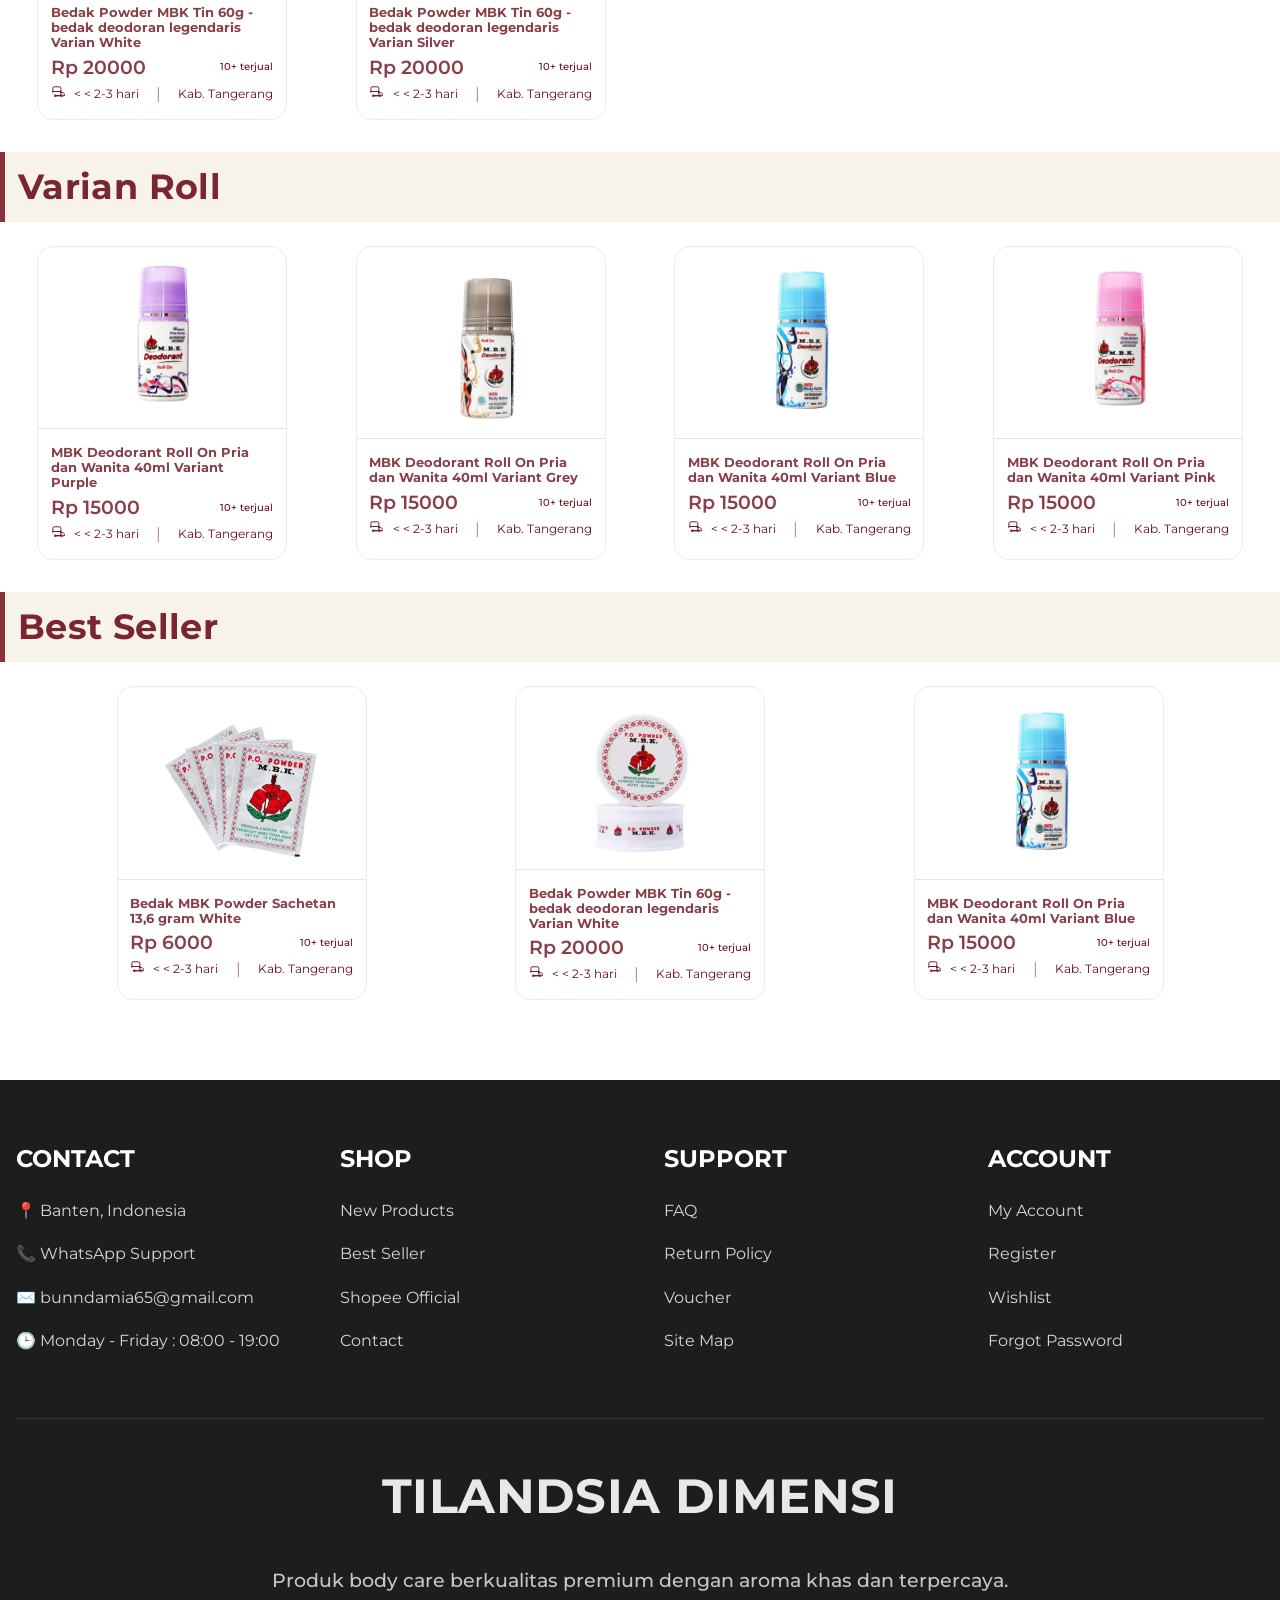
==== commit 5ce8988b: "fix : bug to partners end images globals" ====
--- a/product.html
+++ b/product.html
@@ -27,6 +27,9 @@
 <body>
    <!-- Efek Animation Ketika Scrol -->
     <div class="scroll-progress"></div>
+     <div class="container-logo-global one-logo-global">
+    <img src="assets/img/imgs/logo.avif" alt="" class="logo-global">
+    </div>
 
     <!-- Navbar start -->
     <nav>
--- a/css/style.css
+++ b/css/style.css
@@ -47,6 +47,7 @@
   animation: fadeIn 1s ease;
   padding-top: 80px; /* 80px (navbar) + 40px (jarak antar elemen) */
   
+  position: relative;
 }
 
 body.fade-out {
@@ -88,6 +89,42 @@
 
 html {
   scroll-behavior: smooth;
+}
+
+.container-logo-global {
+  width: 90vw;
+  position: fixed;
+  inset: 0;
+  display: flex;
+  justify-content: center;
+  align-items: center;
+  z-index: 999;
+  /* display: none; */
+  transform: translateX(-100%);
+  opacity: 0;
+  transition: transform 1s ease, opacity 1s ease;
+
+}
+
+.container-logo-global.none-logo-global {
+    transform: translateX(0);
+  opacity: 1;
+  opacity: 1;
+  left: 0%;
+
+
+}
+
+.logo-global {
+  width: 100%;
+  display: inline-block;
+  object-fit: contain;
+  margin: 0;
+  padding: 0;
+}
+
+main {
+  overflow: hidden;
 }
 
 section {
@@ -125,6 +162,8 @@
 
 
 
+
+
 button:hover {
   background: #5f1620;
   box-shadow: 0 10px 20px rgba(139, 36, 52, 0.35);
@@ -229,6 +268,10 @@
 
     box-shadow:
     0 4px 16px rgba(0,0,0,.15);
+}
+
+nav.active-humberger {
+  opacity: .98;
 }
 
 /* Logo */
@@ -1101,6 +1144,8 @@
 
 .product-description {
   color: var(--primary-text);
+  overflow: hidden;
+
 }
 
 
@@ -1126,6 +1171,7 @@
   line-height: 1.546;        
    margin-bottom: 10px;     /*🔥 Sudah diaktifkan kembali agar ada jarak antar poin */
   /* color: #333333;           */
+  
 }
 
 .product-info-list li strong, 
@@ -1251,10 +1297,10 @@
 
 .partner-logos {
   display: flex;
-  flex-wrap: wrap;
-  justify-content: space-evenly;
+  /* flex-wrap: wrap; */
+  justify-content: center;
   gap: 1rem;
-  margin-top: 2rem;
+  margin-top: 2.5rem;
   align-content: center;
     overflow: hidden;
 
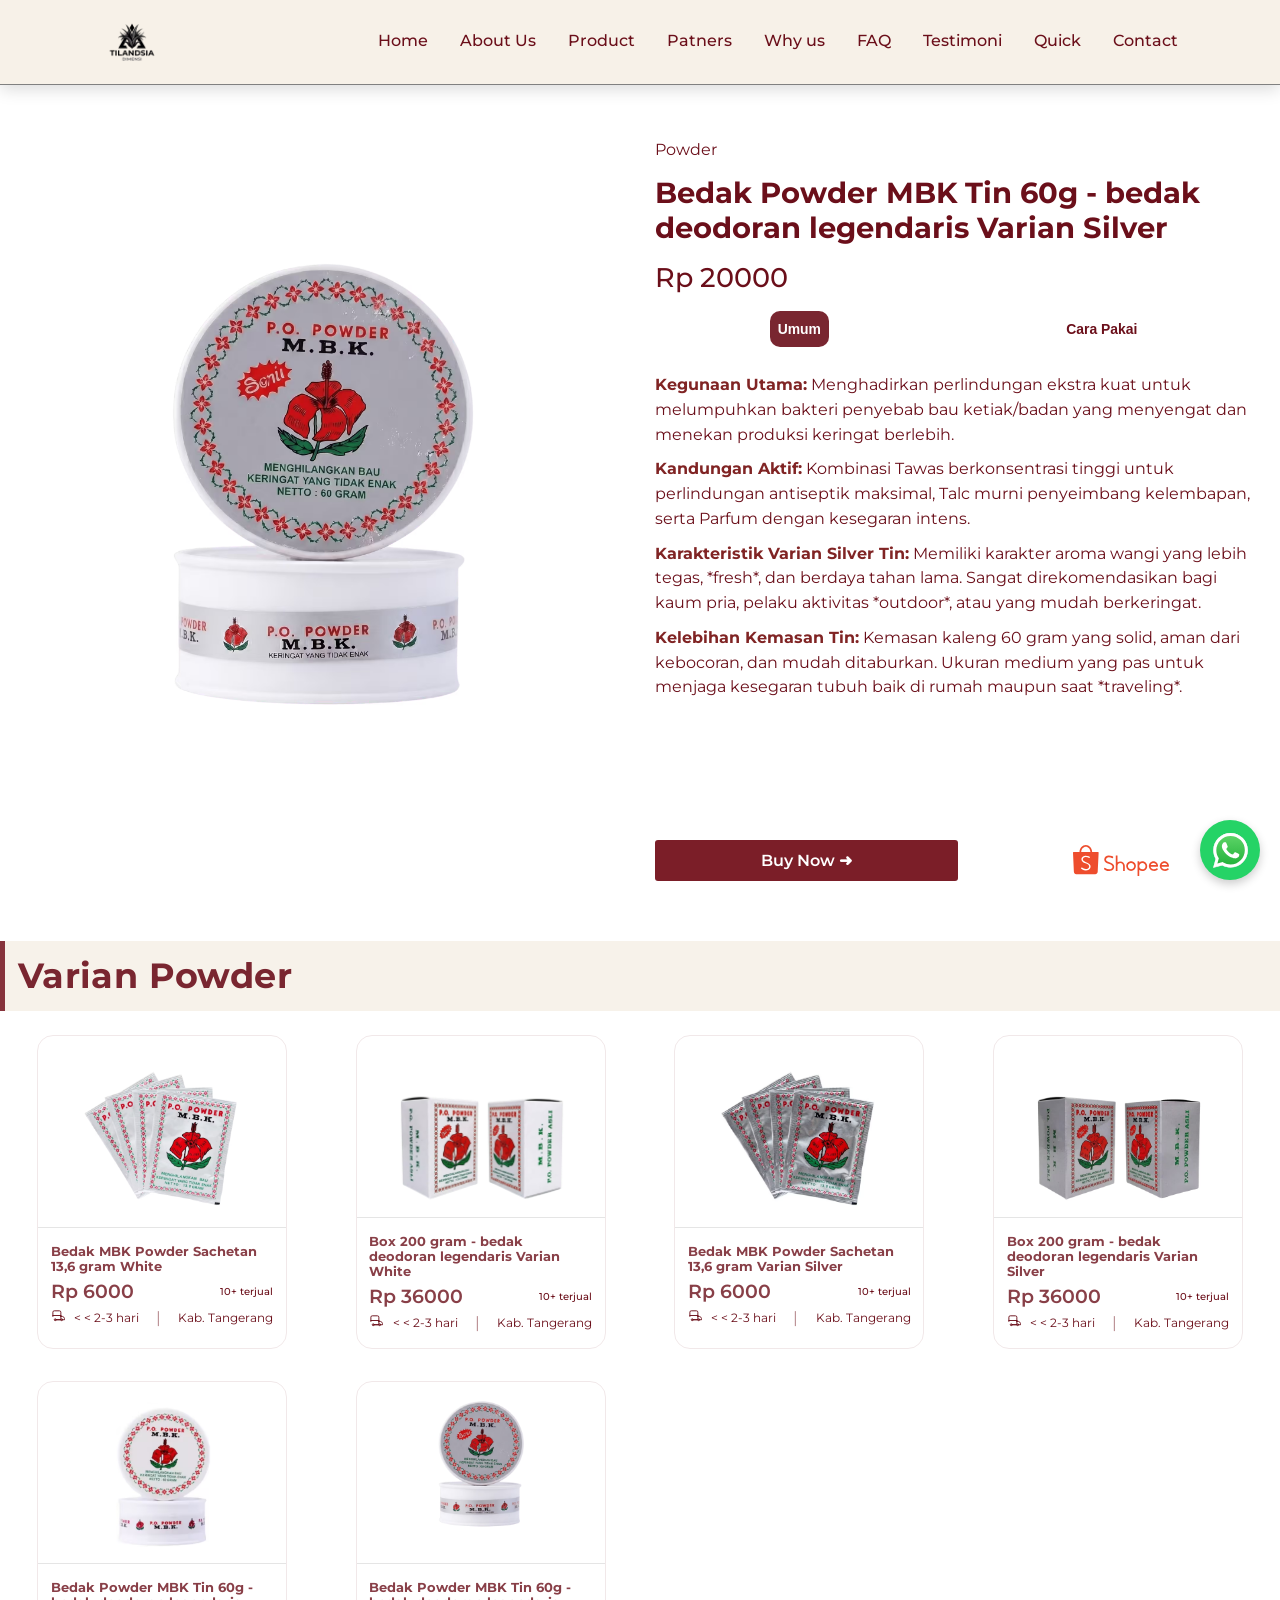
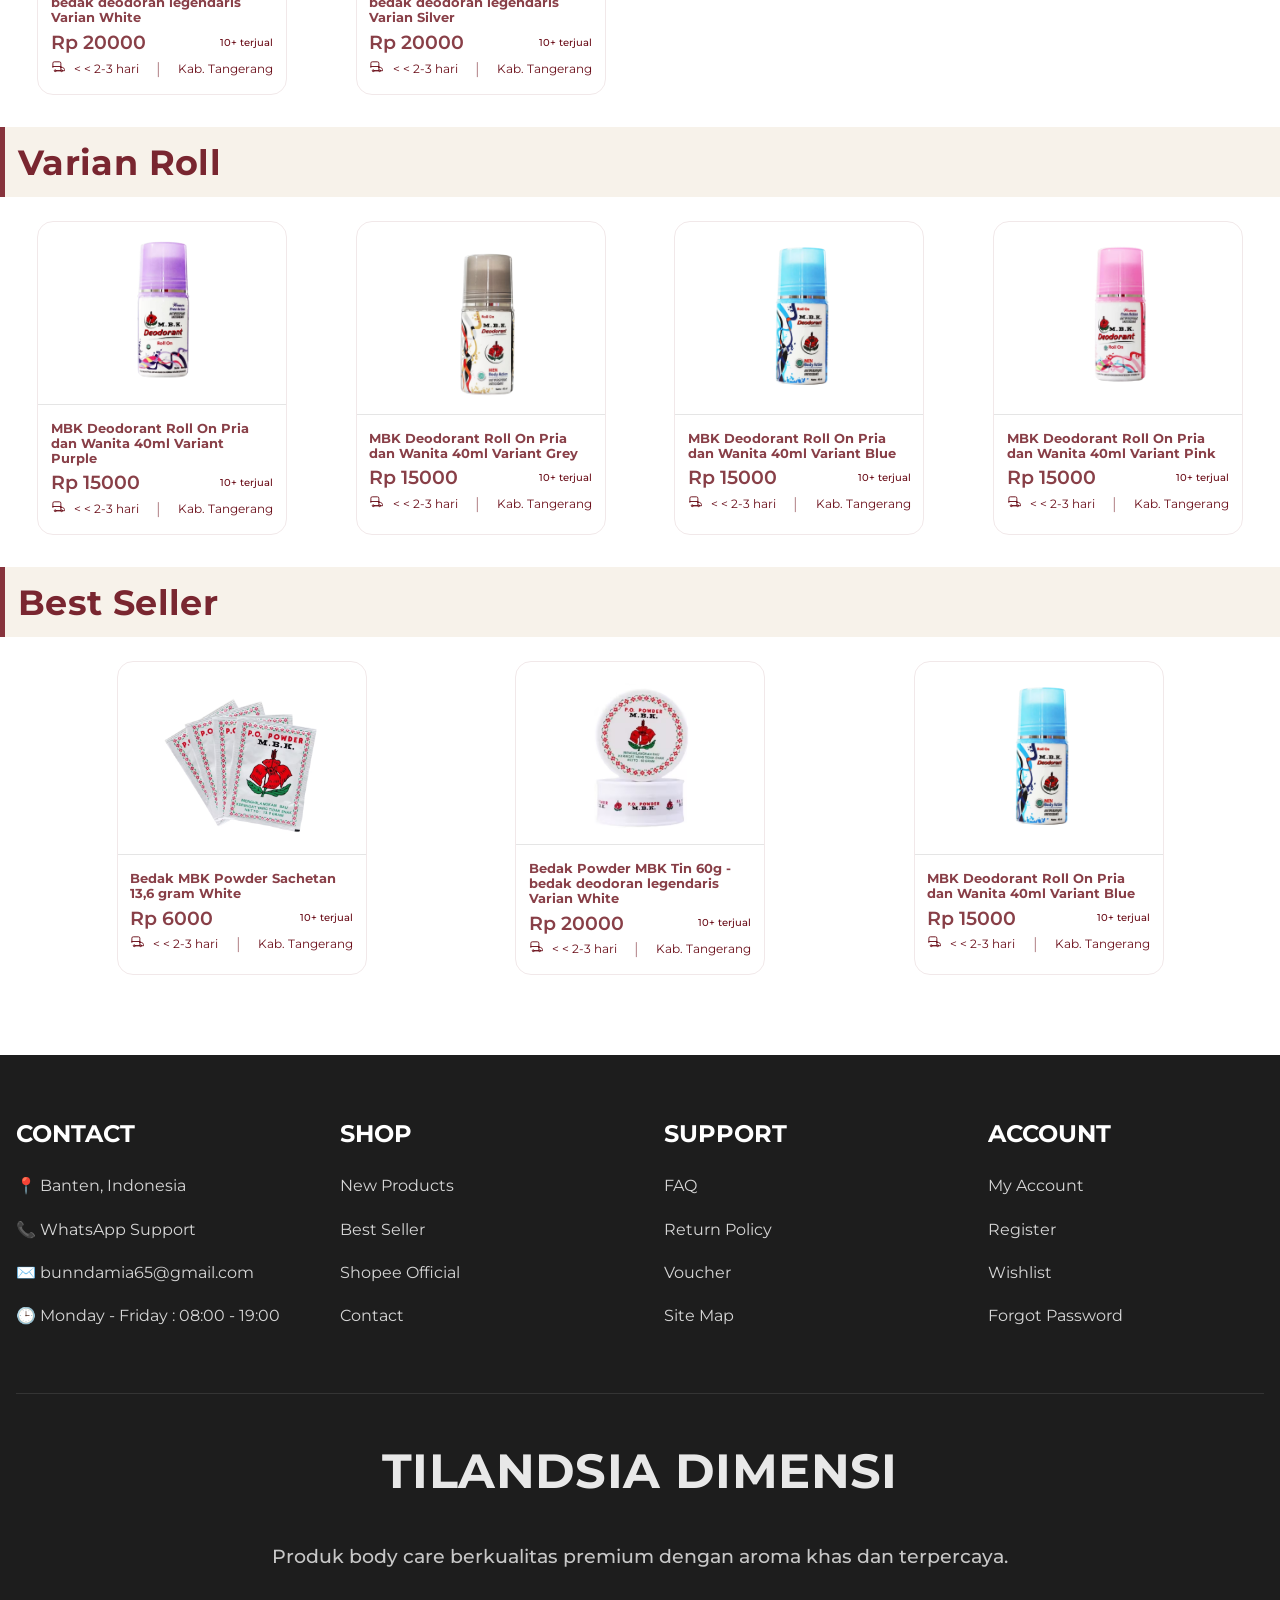
==== commit 54f03122: "feat : add fitur loading" ====
--- a/product.html
+++ b/product.html
@@ -30,6 +30,7 @@
      <div class="container-logo-global one-logo-global">
     <img src="assets/img/imgs/logo.avif" alt="" class="logo-global">
     </div>
+   
 
     <!-- Navbar start -->
     <nav>
--- a/css/style.css
+++ b/css/style.css
@@ -92,18 +92,121 @@
 }
 
 .container-logo-global {
-  width: 90vw;
+ width: 100vw;
+  height: 100vh;
   position: fixed;
   inset: 0;
   display: flex;
   justify-content: center;
   align-items: center;
-  z-index: 999;
-  /* display: none; */
+  background: white;
+  z-index: 99;
+
   transform: translateX(-100%);
   opacity: 0;
   transition: transform 1s ease, opacity 1s ease;
 
+}
+
+.container-logo-loading {
+  width: 100vw;
+  height: 100vh;
+  position: fixed;
+  inset: 0;
+  display: flex;
+  justify-content: center;
+  align-items: center;
+  background: white;
+  z-index: 9999;
+
+  animation: masukMuterKeluar 2.7s ease-in-out forwards;
+}
+
+/* wrapper */
+.loader-ring {
+  position: relative;
+  width: 120px;
+  height: 120px;
+  display: flex;
+  justify-content: center;
+  align-items: center;
+  overflow: hidden;
+}
+
+/* logo diam di tengah */
+.logo-global-load {
+  width: 70px;
+  height: 70px;
+  object-fit: contain;
+  z-index: 2;
+}
+
+/* SPINNER RING */
+.loader-ring::before {
+  content: "";
+  position: absolute;
+  inset: 0;
+  border-radius: 50%;
+
+  border: 3px solid transparent;
+  border-top: 3px solid #000;
+  border-right: 3px solid #999;
+
+  animation: spin 1s linear infinite;
+
+  /* glow / shadow */
+  box-shadow: 0 0 10px rgba(0, 0, 0, 0.2);
+  margin:  .3rem;
+
+}
+
+/* animasi muter */
+@keyframes spin {
+  0% {
+    transform: rotate(0deg);
+  }
+  100% {
+    transform: rotate(360deg);
+  }
+}
+
+@keyframes masukMuterKeluar {
+  /* FASE 1: Masuk dari kanan secara perlahan (0% sampai 25%) */
+  0% {
+    transform: translateX(100vw) rotate(0deg);
+  }
+  25% {
+    transform: translateX(0) rotate(360deg); /* Tiba di tengah */
+  }
+
+  /* FASE 2: Diam di tengah untuk loading (25% sampai 75%) */
+  75% {
+    transform: translateX(0) rotate(360deg); /* Tetap di tengah */
+  }
+
+  /* FASE 3: Keluar ke kiri secara perlahan (75% sampai 100%) */
+  100% {
+    transform: translateX(-100vw) rotate(0deg); /* Sampai di luar layar kiri */
+  }
+}
+@keyframes masukMuterKeluar {
+  /* FASE 1: Masuk dari kanan secara perlahan (0% sampai 25%) */
+  0% {
+    transform: translateX(100vw) ;
+  }
+  25% {
+    transform: translateX(0) ; /* Tiba di tengah */
+  }
+
+  /* FASE 2: Diam di tengah untuk loading (25% sampai 75%) */
+  75% {
+    transform: translateX(0) ; /* Tetap di tengah */
+  }
+
+  /* FASE 3: Keluar ke kiri secara perlahan (75% sampai 100%) */
+  100% {
+    transform: translateX(-100vw) ; /* Sampai di luar layar kiri */
+  }
 }
 
 .container-logo-global.none-logo-global {
@@ -411,7 +514,7 @@
         justify-content:center;
         align-items:center;
 
-        transition:.4s ease;
+        transition:1s ease;
 
         z-index:1001;
     }
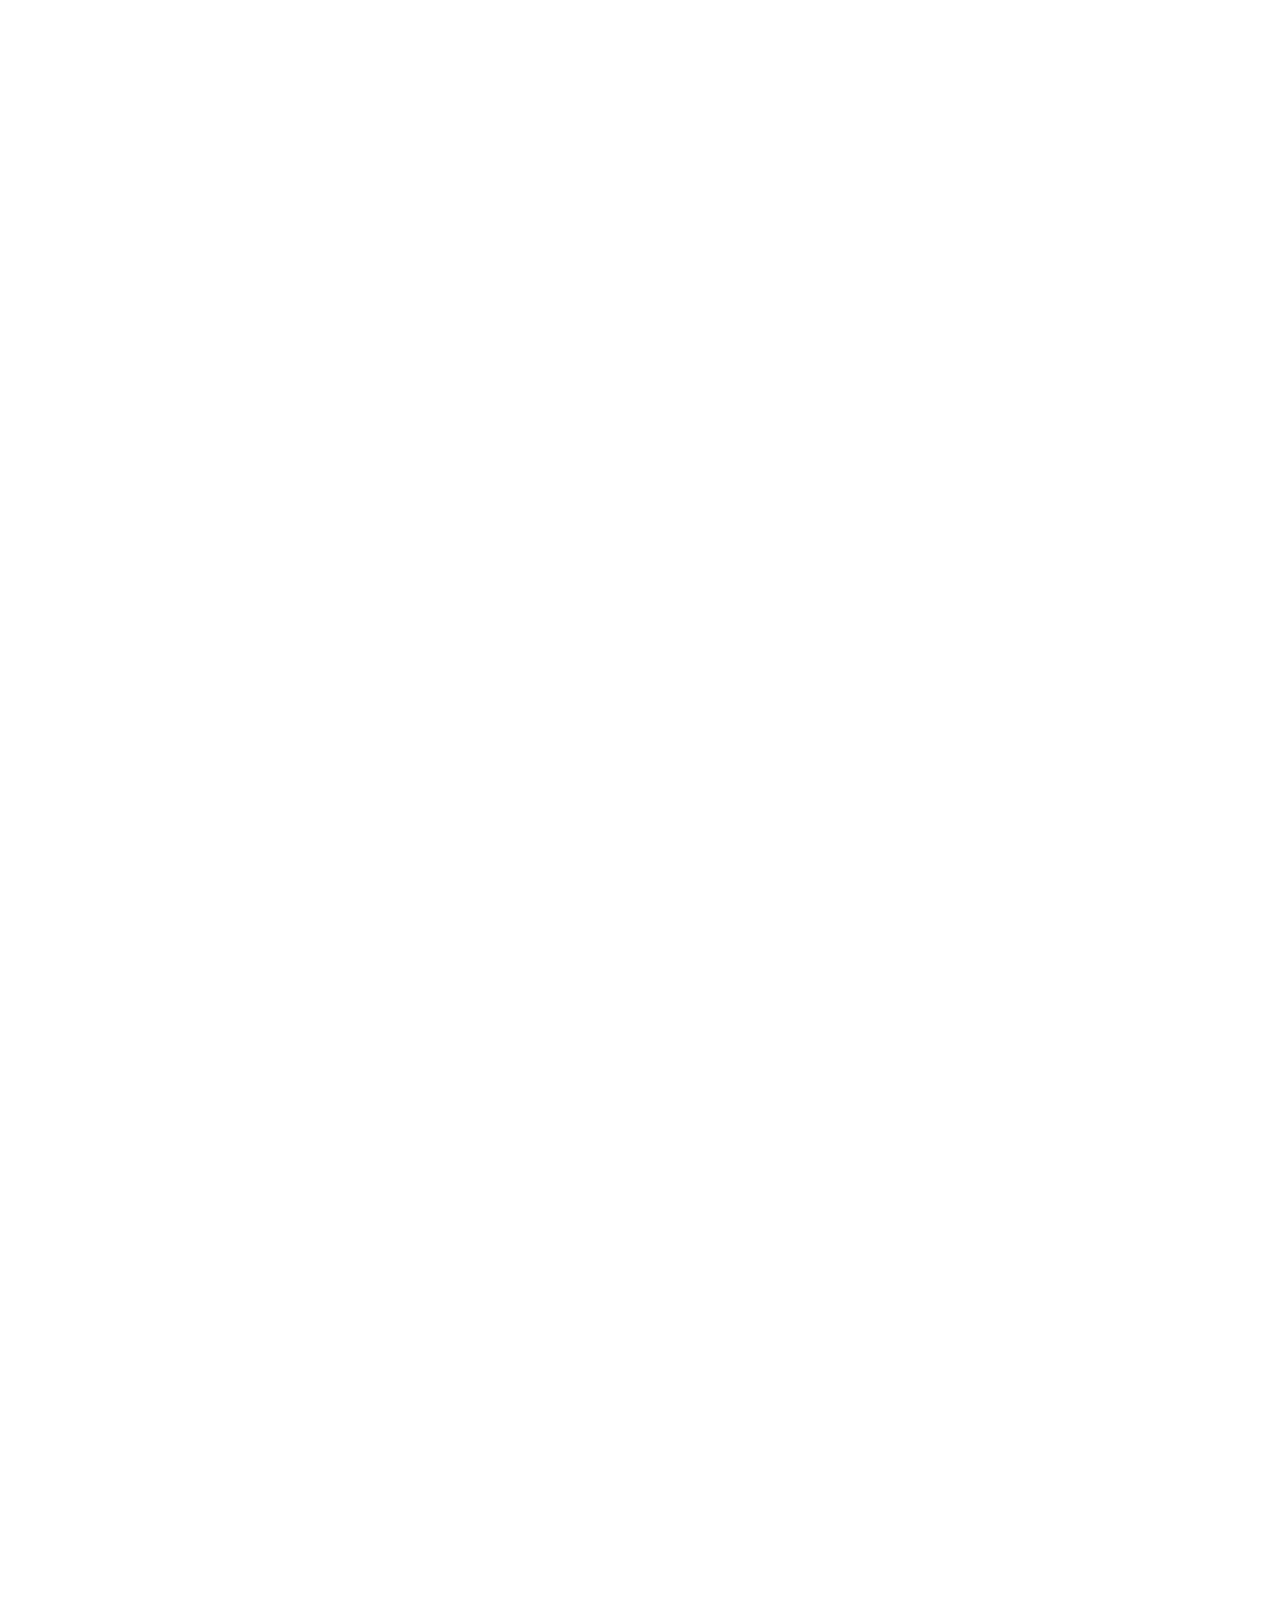
==== commit 9b6f4c63: "feat : add loaging page product" ====
--- a/product.html
+++ b/product.html
@@ -27,8 +27,13 @@
 <body>
    <!-- Efek Animation Ketika Scrol -->
     <div class="scroll-progress"></div>
-     <div class="container-logo-global one-logo-global">
-    <img src="assets/img/imgs/logo.avif" alt="" class="logo-global">
+    <div class="container-logo-global-nav one-logo-global">
+    <img src="assets/img/imgs/logo.avif" alt="" class="logo-global-nav">
+    </div>
+    <div class="container-logo-loading">
+      <div class="loader-ring">
+        <img src="assets/img/imgs/logo.avif" class="logo-global-load">
+      </div>
     </div>
    
 
--- a/css/style.css
+++ b/css/style.css
@@ -91,7 +91,7 @@
   scroll-behavior: smooth;
 }
 
-.container-logo-global {
+.container-logo-global-nav {
  width: 100vw;
   height: 100vh;
   position: fixed;
@@ -107,6 +107,35 @@
   transition: transform 1s ease, opacity 1s ease;
 
 }
+
+.container-logo-global-nav.none-logo-global-nav {
+    transform: translateX(0);
+  opacity: 1;
+  opacity: 1;
+  left: 0%;
+
+
+}
+
+.container-logo-global-nav.none-logo-global-nav {
+    transform: translateX(0);
+  opacity: 1;
+  opacity: 1;
+  left: 0%;
+
+
+}
+
+.logo-global-nav {
+  width: 100%;
+  display: inline-block;
+  object-fit: contain;
+  margin: 0;
+  padding: 0;
+}
+
+
+/* Animasi Loading */
 
 .container-logo-loading {
   width: 100vw;
@@ -122,6 +151,8 @@
   animation: masukMuterKeluar 2.7s ease-in-out forwards;
 }
 
+
+
 /* wrapper */
 .loader-ring {
   position: relative;
@@ -173,25 +204,6 @@
 @keyframes masukMuterKeluar {
   /* FASE 1: Masuk dari kanan secara perlahan (0% sampai 25%) */
   0% {
-    transform: translateX(100vw) rotate(0deg);
-  }
-  25% {
-    transform: translateX(0) rotate(360deg); /* Tiba di tengah */
-  }
-
-  /* FASE 2: Diam di tengah untuk loading (25% sampai 75%) */
-  75% {
-    transform: translateX(0) rotate(360deg); /* Tetap di tengah */
-  }
-
-  /* FASE 3: Keluar ke kiri secara perlahan (75% sampai 100%) */
-  100% {
-    transform: translateX(-100vw) rotate(0deg); /* Sampai di luar layar kiri */
-  }
-}
-@keyframes masukMuterKeluar {
-  /* FASE 1: Masuk dari kanan secara perlahan (0% sampai 25%) */
-  0% {
     transform: translateX(100vw) ;
   }
   25% {
@@ -209,22 +221,7 @@
   }
 }
 
-.container-logo-global.none-logo-global {
-    transform: translateX(0);
-  opacity: 1;
-  opacity: 1;
-  left: 0%;
-
-
-}
-
-.logo-global {
-  width: 100%;
-  display: inline-block;
-  object-fit: contain;
-  margin: 0;
-  padding: 0;
-}
+
 
 main {
   overflow: hidden;
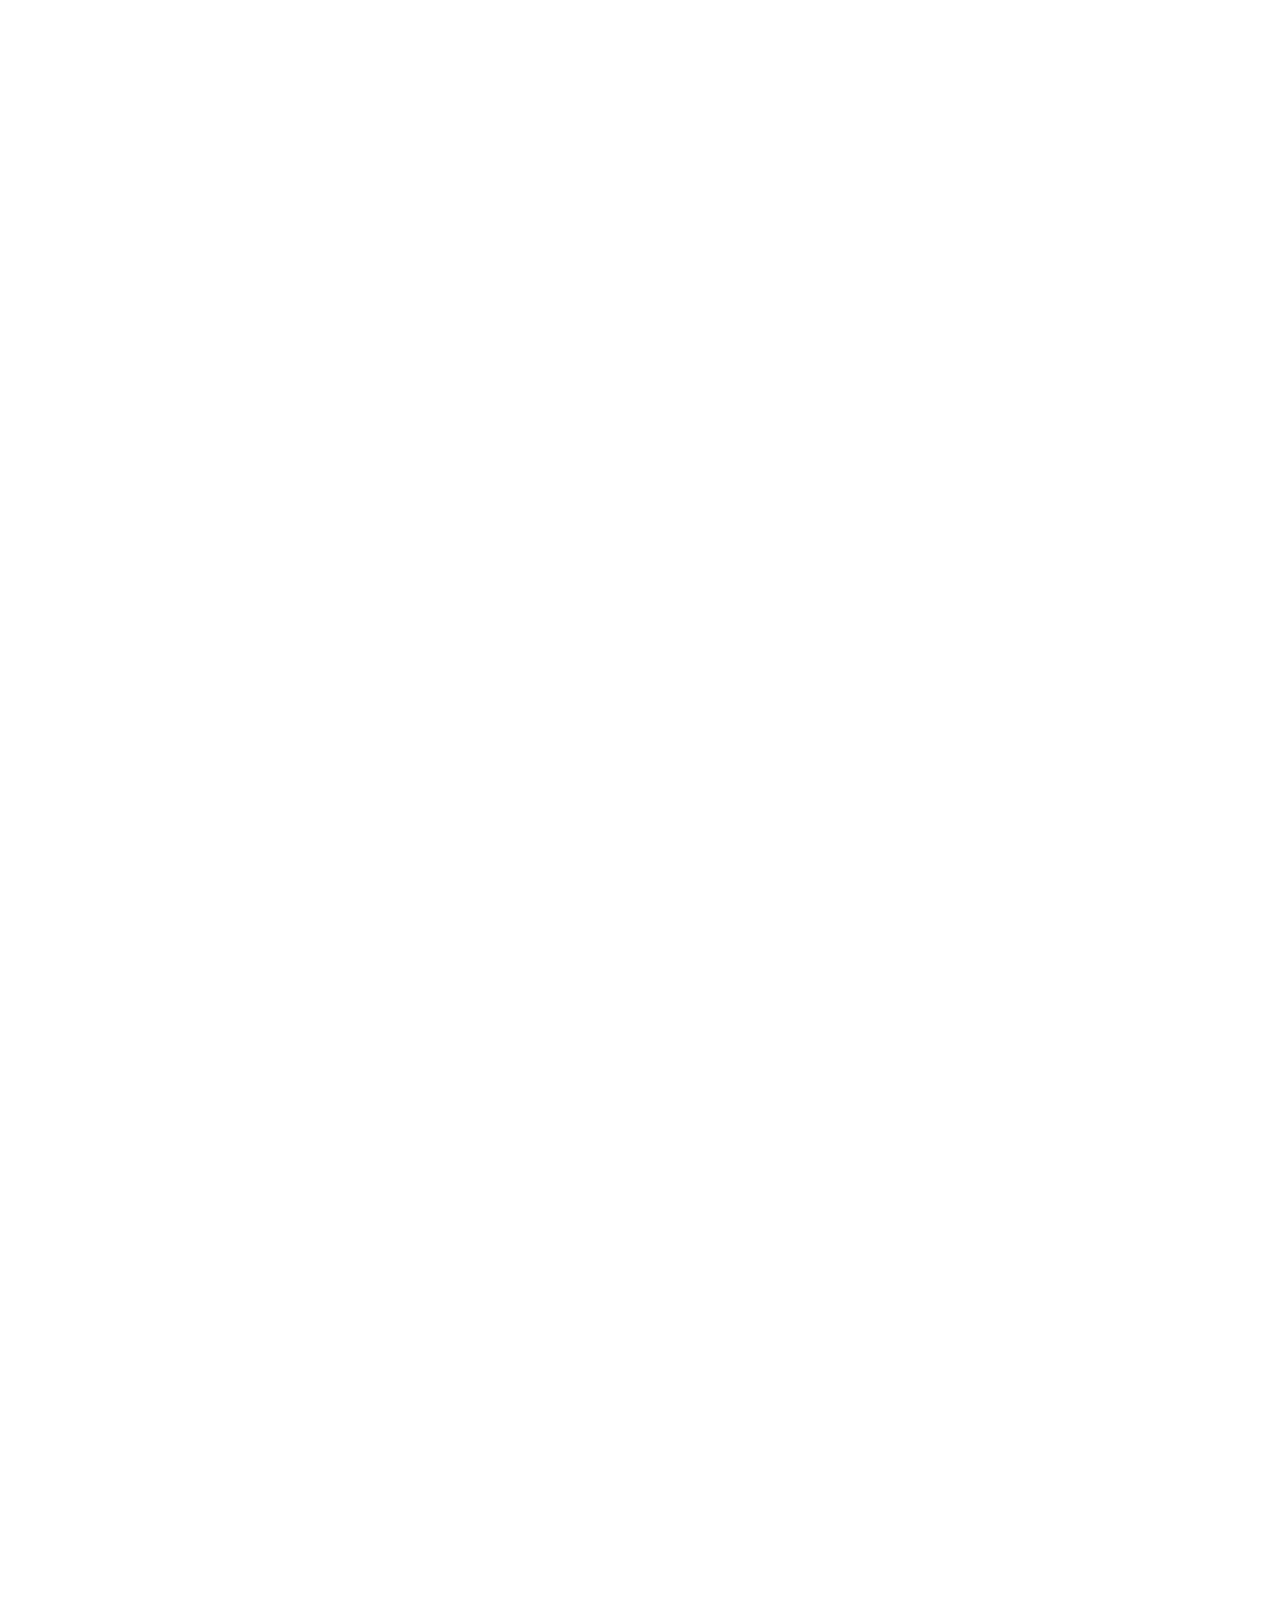
==== commit 92f5861a: "rename folder di folder img" ====
--- a/product.html
+++ b/product.html
@@ -5,7 +5,7 @@
   <meta name="viewport" content="width=device-width, initial-scale=1.0">
   <title>TILANDSIA DIMENSI </title>
   <link rel="stylesheet" href="css/style.css">
-    <link rel="shortcut icon" href="assets/img/imgs/logo.avif" type="image/x-icon">
+    <link rel="shortcut icon" href="assets/img/general/logo.avif" type="image/x-icon">
 
       <!-- Font -->
     <link rel="preconnect" href="https://fonts.googleapis.com" />
@@ -28,11 +28,11 @@
    <!-- Efek Animation Ketika Scrol -->
     <div class="scroll-progress"></div>
     <div class="container-logo-global-nav one-logo-global">
-    <img src="assets/img/imgs/logo.avif" alt="" class="logo-global-nav">
+    <img src="assets/img/general/logo.avif" alt="" class="logo-global-nav">
     </div>
     <div class="container-logo-loading">
       <div class="loader-ring">
-        <img src="assets/img/imgs/logo.avif" class="logo-global-load">
+        <img src="assets/img/general/logo.avif" class="logo-global-load">
       </div>
     </div>
    
@@ -40,7 +40,7 @@
     <!-- Navbar start -->
     <nav>
         <div class="logo">
-          <img src="assets/img/imgs/logo.avif" alt="isc_logo">
+          <img src="assets/img/general/logo.avif" alt="isc_logo">
          </div>
 
         <input type="checkbox" id="check">
@@ -193,6 +193,9 @@
       target="_blank">
       <img src="assets/svg/wa.svg" alt="WhatsApp">
     </a>
-      <script type="module" src="js/product.js" > </script>
+
+
+    <script type="module" src="./js/main.js"></script>
+    <script type="module" src="./js/pages/product.js"></script>
 </body>
 </html>
--- a/css/style.css
+++ b/css/style.css
@@ -90,6 +90,228 @@
 html {
   scroll-behavior: smooth;
 }
+
+
+
+/* Animasi Loading */
+
+.container-logo-loading {
+  width: 100vw;
+  height: 100vh;
+  position: fixed;
+  inset: 0;
+  display: flex;
+  justify-content: center;
+  align-items: center;
+  background: white;
+  z-index: 9999;
+
+  animation: masukMuterKeluar 2.7s ease-in-out forwards;
+}
+
+@media (max-width: 768px) {
+ .container-logo-loading {
+
+  animation: masukMuterKeluar 1.7s ease-in-out forwards;
+}
+}
+
+
+
+/* wrapper */
+.loader-ring {
+  position: relative;
+  width: 120px;
+  height: 120px;
+  display: flex;
+  justify-content: center;
+  align-items: center;
+  overflow: hidden;
+}
+
+/* logo diam di tengah */
+.logo-global-load {
+  width: 70px;
+  height: 70px;
+  object-fit: contain;
+  z-index: 2;
+}
+
+/* SPINNER RING */
+.loader-ring::before {
+  content: "";
+  position: absolute;
+  inset: 0;
+  border-radius: 50%;
+
+  border: 3px solid transparent;
+  border-top: 3px solid #000;
+  border-right: 3px solid #999;
+
+  animation: spin 1s linear infinite;
+
+  /* glow / shadow */
+  box-shadow: 0 0 10px rgba(0, 0, 0, 0.2);
+  margin:  .3rem;
+
+}
+
+/* animasi muter */
+@keyframes spin {
+  0% {
+    transform: rotate(0deg);
+  }
+  100% {
+    transform: rotate(360deg);
+  }
+}
+
+@keyframes masukMuterKeluar {
+  /* FASE 1: Masuk dari kanan secara perlahan (0% sampai 25%) */
+  0% {
+    transform: translateX(100vw) ;
+  }
+  25% {
+    transform: translateX(0) ; /* Tiba di tengah */
+  }
+
+  /* FASE 2: Diam di tengah untuk loading (25% sampai 75%) */
+  75% {
+    transform: translateX(0) ; /* Tetap di tengah */
+  }
+
+  /* FASE 3: Keluar ke kiri secara perlahan (75% sampai 100%) */
+  100% {
+    transform: translateX(-100vw) ; /* Sampai di luar layar kiri */
+  }
+}
+
+
+
+main {
+  overflow: hidden;
+}
+
+section {
+   scroll-margin-top: 120px;
+  margin: 60px 40px;
+}
+
+h2 {
+  font-weight: 700;
+  opacity: 0.9;
+  letter-spacing: 0.4px;
+  padding-bottom: 1rem;
+  font-size: 1.6em;
+}
+
+p {
+  font-weight: 500;
+  line-height: 1.256;
+  font-size: .85em;
+}
+
+button {
+  background-color: var(--accent);
+  color: var(--secondary-text);
+  font-weight: 600;
+  padding: 5px 7px;
+  font-size: 0.856rem;
+  border: none;
+  border-radius: 3px;
+
+  transition: all 0.3s ease;
+  /* z-index: 9; */
+
+}
+
+
+
+
+
+button:hover {
+  background: #5f1620;
+  box-shadow: 0 10px 20px rgba(139, 36, 52, 0.35);
+ 
+}
+
+/* Global responsive */
+
+@media (min-width: 640px) {
+  section {
+    margin: 80px 40px;
+  }
+  p {
+    font-size: .9em;
+  }
+  h2 {
+    font-size: 2em;
+    padding-bottom: 1.2rem;
+  }
+  button {
+    font-size: 0.94rem;
+  }
+}
+@media (min-width: 768px) {
+  section {
+    margin: 100px 40px;
+  }
+  p {
+    font-size: 1em;
+  }
+  h2 {
+    font-size: 2.2em;
+    padding-bottom: 1.4rem;
+  }
+  button {
+    font-size: 1.14rem;
+  }
+}
+@media (min-width: 1024px) {
+  section {
+    margin: 120px 40px;
+  }
+  p {
+    font-size: 1.2em;
+  }
+  h2 {
+    font-size: 2.4em;
+    padding-bottom: 1.6rem;
+  }
+  button {
+    font-size: 1.28rem;
+    padding: 8px 10px;
+  }
+}
+@media (min-width: 1280px) {
+  section {
+    margin: 140px 40px;
+  }
+  p {
+    font-size: 1.3em;
+  }
+  h2 {
+    font-size: 2.7em;
+    padding-bottom: 1.8rem;
+  }
+  button {
+    font-size: 1.35rem;
+  }
+}
+
+@media (min-width: 1400px) {
+  button {
+    font-size: 1.6rem;
+    padding: 8px 10px;
+  }
+}
+
+/* Pengaturan global end */
+
+/* =========================
+   NAVBAR start
+========================= */
+
 
 .container-logo-global-nav {
  width: 100vw;
@@ -134,219 +356,6 @@
   padding: 0;
 }
 
-
-/* Animasi Loading */
-
-.container-logo-loading {
-  width: 100vw;
-  height: 100vh;
-  position: fixed;
-  inset: 0;
-  display: flex;
-  justify-content: center;
-  align-items: center;
-  background: white;
-  z-index: 9999;
-
-  animation: masukMuterKeluar 2.7s ease-in-out forwards;
-}
-
-
-
-/* wrapper */
-.loader-ring {
-  position: relative;
-  width: 120px;
-  height: 120px;
-  display: flex;
-  justify-content: center;
-  align-items: center;
-  overflow: hidden;
-}
-
-/* logo diam di tengah */
-.logo-global-load {
-  width: 70px;
-  height: 70px;
-  object-fit: contain;
-  z-index: 2;
-}
-
-/* SPINNER RING */
-.loader-ring::before {
-  content: "";
-  position: absolute;
-  inset: 0;
-  border-radius: 50%;
-
-  border: 3px solid transparent;
-  border-top: 3px solid #000;
-  border-right: 3px solid #999;
-
-  animation: spin 1s linear infinite;
-
-  /* glow / shadow */
-  box-shadow: 0 0 10px rgba(0, 0, 0, 0.2);
-  margin:  .3rem;
-
-}
-
-/* animasi muter */
-@keyframes spin {
-  0% {
-    transform: rotate(0deg);
-  }
-  100% {
-    transform: rotate(360deg);
-  }
-}
-
-@keyframes masukMuterKeluar {
-  /* FASE 1: Masuk dari kanan secara perlahan (0% sampai 25%) */
-  0% {
-    transform: translateX(100vw) ;
-  }
-  25% {
-    transform: translateX(0) ; /* Tiba di tengah */
-  }
-
-  /* FASE 2: Diam di tengah untuk loading (25% sampai 75%) */
-  75% {
-    transform: translateX(0) ; /* Tetap di tengah */
-  }
-
-  /* FASE 3: Keluar ke kiri secara perlahan (75% sampai 100%) */
-  100% {
-    transform: translateX(-100vw) ; /* Sampai di luar layar kiri */
-  }
-}
-
-
-
-main {
-  overflow: hidden;
-}
-
-section {
-   scroll-margin-top: 120px;
-  margin: 60px 40px;
-}
-
-h2 {
-  font-weight: 700;
-  opacity: 0.9;
-  letter-spacing: 0.4px;
-  padding-bottom: 1rem;
-  font-size: 1.6em;
-}
-
-p {
-  font-weight: 500;
-  line-height: 1.256;
-  font-size: .85em;
-}
-
-button {
-  background-color: var(--accent);
-  color: var(--secondary-text);
-  font-weight: 600;
-  padding: 5px 7px;
-  font-size: 0.856rem;
-  border: none;
-  border-radius: 3px;
-
-  transition: all 0.3s ease;
-  /* z-index: 9; */
-
-}
-
-
-
-
-
-button:hover {
-  background: #5f1620;
-  box-shadow: 0 10px 20px rgba(139, 36, 52, 0.35);
- 
-}
-
-/* Global responsive */
-
-@media (min-width: 640px) {
-  section {
-    margin: 80px 40px;
-  }
-  p {
-    font-size: .9em;
-  }
-  h2 {
-    font-size: 2em;
-    padding-bottom: 1.2rem;
-  }
-  button {
-    font-size: 0.94rem;
-  }
-}
-@media (min-width: 768px) {
-  section {
-    margin: 100px 40px;
-  }
-  p {
-    font-size: 1em;
-  }
-  h2 {
-    font-size: 2.2em;
-    padding-bottom: 1.4rem;
-  }
-  button {
-    font-size: 1.14rem;
-  }
-}
-@media (min-width: 1024px) {
-  section {
-    margin: 120px 40px;
-  }
-  p {
-    font-size: 1.2em;
-  }
-  h2 {
-    font-size: 2.4em;
-    padding-bottom: 1.6rem;
-  }
-  button {
-    font-size: 1.28rem;
-    padding: 8px 10px;
-  }
-}
-@media (min-width: 1280px) {
-  section {
-    margin: 140px 40px;
-  }
-  p {
-    font-size: 1.3em;
-  }
-  h2 {
-    font-size: 2.7em;
-    padding-bottom: 1.8rem;
-  }
-  button {
-    font-size: 1.35rem;
-  }
-}
-
-@media (min-width: 1400px) {
-  button {
-    font-size: 1.6rem;
-    padding: 8px 10px;
-  }
-}
-
-/* Pengaturan global end */
-
-/* =========================
-   NAVBAR start
-========================= */
-
 nav{
     display:flex;
     justify-content:space-between;
@@ -452,6 +461,10 @@
     display:none;
 }
 
+.logo-global-nav {
+  display: none;
+}
+
 .menu-toggle{
     display:none;
 
@@ -480,6 +493,9 @@
 ========================= */
 
 @media (max-width:768px){
+  .logo-global-nav {
+  display: block;
+}
 
   nav {
     padding:.75rem 4.66%;
@@ -501,8 +517,10 @@
         height:100vh;
 
 
-        background:
-        rgba(255,255,255,.95);
+        /* background: */
+        /* rgba(255,255,255,.86); */
+    background-color: rgba(255, 255, 255, .7);
+
 
         backdrop-filter:blur(10px);
 
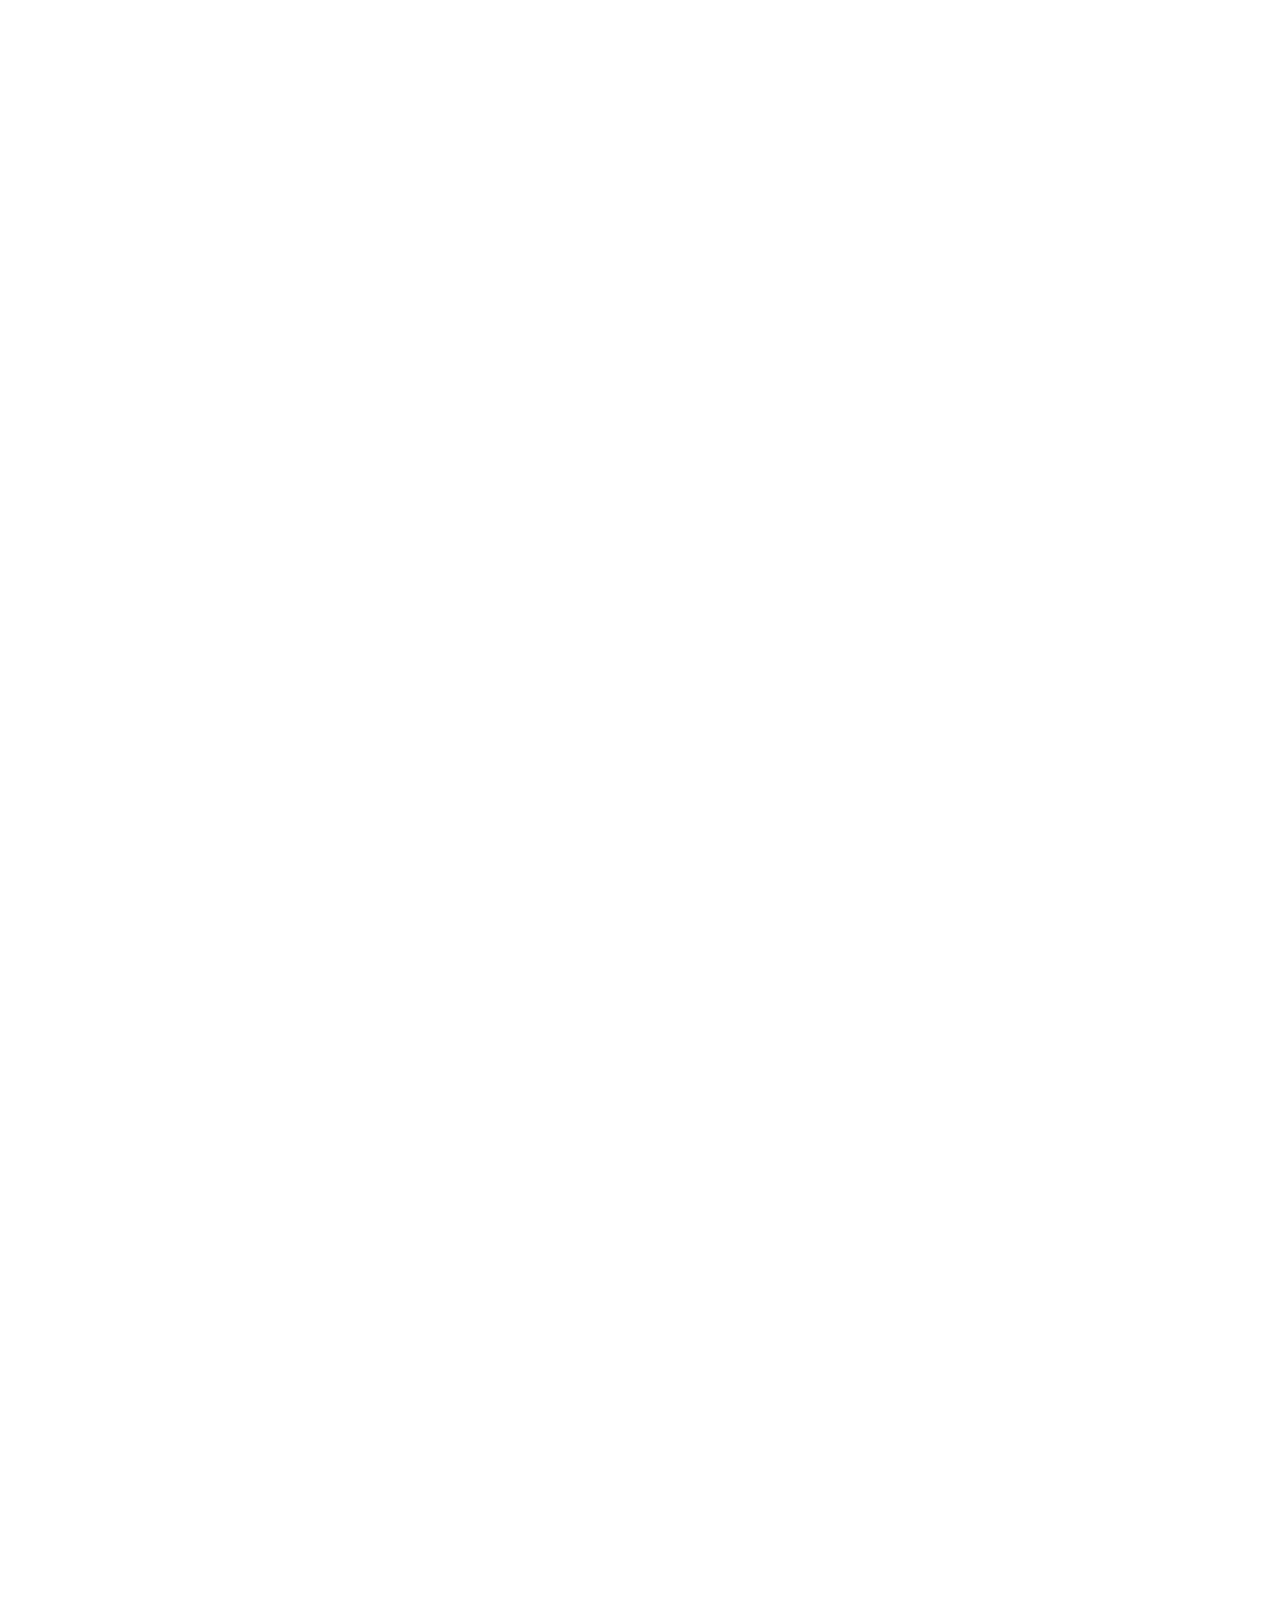
==== commit 7b525ba9: "Refector : code css and html" ====
--- a/product.html
+++ b/product.html
@@ -25,16 +25,23 @@
   </style>
 </head>
 <body>
-   <!-- Efek Animation Ketika Scrol -->
+  <!-- Efek Animation Ketika Scrol Start-->
     <div class="scroll-progress"></div>
+    <!-- Efek Animation Ketika Scrol End-->
+
+    <!-- Logo Di Belakang Nav Start-->
     <div class="container-logo-global-nav one-logo-global">
-    <img src="assets/img/general/logo.avif" alt="" class="logo-global-nav">
+      <img src="assets/img/general/logo.avif" alt="" class="logo-global-nav" />
     </div>
+    <!-- Logo Di Belakang Nav End-->
+
+    <!-- Animatio Loading Start-->
     <div class="container-logo-loading">
       <div class="loader-ring">
-        <img src="assets/img/general/logo.avif" class="logo-global-load">
+        <img src="assets/img/general/logo.avif" class="logo-global-load" />
       </div>
     </div>
+    <!-- Animatio Loading End-->
    
 
     <!-- Navbar start -->
--- a/css/style.css
+++ b/css/style.css
@@ -29,13 +29,17 @@
     --animation-detail-product : 0s;
 }
 
-/* Pengaturan global start */
+/* RISET */
 *,*::before, *::after  {
   box-sizing: border-box;
   overflow-x: hidden;
   margin: 0;
   padding: 0;
 }
+
+/* =========================
+   GLOBAL SETTING START
+========================= */
 
 body {
   font-family: "Montserrat", sans-serif;
@@ -54,6 +58,12 @@
   opacity: 0;
 }
 
+html {
+  scroll-behavior: smooth;
+}
+
+
+/* ANIMASI BODY */
 @keyframes fadeIn {
   from {
     opacity: 0;
@@ -62,15 +72,16 @@
     opacity: 1;
   }
 }
-/* Keadaan awal: teks transparan dan agak di bawah */
+
+/* ANIMASI GLOBAL START */
 .reveal {
   opacity: 0;
-  transform: translateY(40px);
+  transform: translateY(4
+  0px);
   transition: all 0.8s ease-out; /* Mengatur kecepatan dan kelembutan animasi */
 
 
 }
-
 @keyframes fadeUp {
   to {
     opacity: 1;
@@ -87,13 +98,11 @@
   
 }
 
-html {
-  scroll-behavior: smooth;
-}
-
-
-
-/* Animasi Loading */
+/* ANIMASI GLOBAL END */
+
+
+
+/* ANIMASI LOADING START */
 
 .container-logo-loading {
   width: 100vw;
@@ -167,7 +176,7 @@
 }
 
 @keyframes masukMuterKeluar {
-  /* FASE 1: Masuk dari kanan secara perlahan (0% sampai 25%) */
+  /* FASE 1: Masuk dari @ secara perlahan (0% sampai 25%) */
   0% {
     transform: translateX(100vw) ;
   }
@@ -185,6 +194,9 @@
     transform: translateX(-100vw) ; /* Sampai di luar layar kiri */
   }
 }
+
+/* ANIMASI LOADING END*/
+
 
 
 
@@ -306,10 +318,12 @@
   }
 }
 
-/* Pengaturan global end */
-
-/* =========================
-   NAVBAR start
+/* =========================
+   GLOBAL SETTING END
+========================= */
+
+/* =========================
+   NAVBAR START
 ========================= */
 
 
@@ -615,6 +629,7 @@
   width: 100%;
   max-width: 1920px;
   /* margin-top: 84.7px; */
+    margin-top: .31rem;
 
 }
 
@@ -735,10 +750,6 @@
 
     overflow: hidden;
 }
-
-
-
-
 
 .card {
   margin-inline:auto;
@@ -777,7 +788,6 @@
   
 }
 
-
 .reveal-item.activeItem {
   animation: fadeUp var(--animation-card) ease forwards;
   overflow: hidden;
@@ -820,7 +830,6 @@
 
 }
 
-
 .card__title {
   font-size: .8em;
   font-weight: 700;
@@ -837,13 +846,11 @@
   font-size: 1.2em;
 }
 
-
 .card__sold {
  font-size: .65em;
  align-self: center;
  font-weight: 500;
 }
-
 
 .card__estimate__svg  {
 display: inline-block;
@@ -866,8 +873,6 @@
   text-align: center;
 }
 
-
-
 .card__estimate__text, 
 .card__location {
   font-size: .75em;
@@ -1087,12 +1092,6 @@
   gap: 16px;
 }
 
-.product-category {
-  /* /* font-size: 13px;
-  font-weight: 600; */
-
-  
-}
 
 .product-title {
   /* font-size: 1rem; */
@@ -1104,7 +1103,7 @@
    font-size: 1.4rem;
   /* font-weight: 700; */
 
-  /* color: #7c3aed; */ */
+  /* color: #7c3aed; */ 
 }
 
 .product-tab {
@@ -1330,13 +1329,6 @@
 
 }
 
-.product-description {
-    /* kira-kira 3 baris */
-  /* overflow-y: auto;    */
-
-}
-
-
 
 }
 
@@ -1361,7 +1353,7 @@
    font-size: 1.7rem;
   /* font-weight: 700; */
 
-  /* color: #7c3aed; */ */
+  /* color: #7c3aed; */ 
 }
 
 .product-tab button{
@@ -1529,9 +1521,7 @@
   WHY US SECTION END
 ========================= */
 
-/* =========================
-  TESTIMONIAL SECTION START
-========================= */
+
 
 
 /* =========================
@@ -1801,6 +1791,10 @@
  PAQ SECTION END
 ========================= */
 
+/* =========================
+  TESTIMONIAL SECTION START
+========================= */
+
 
 .testimonial-section {
  
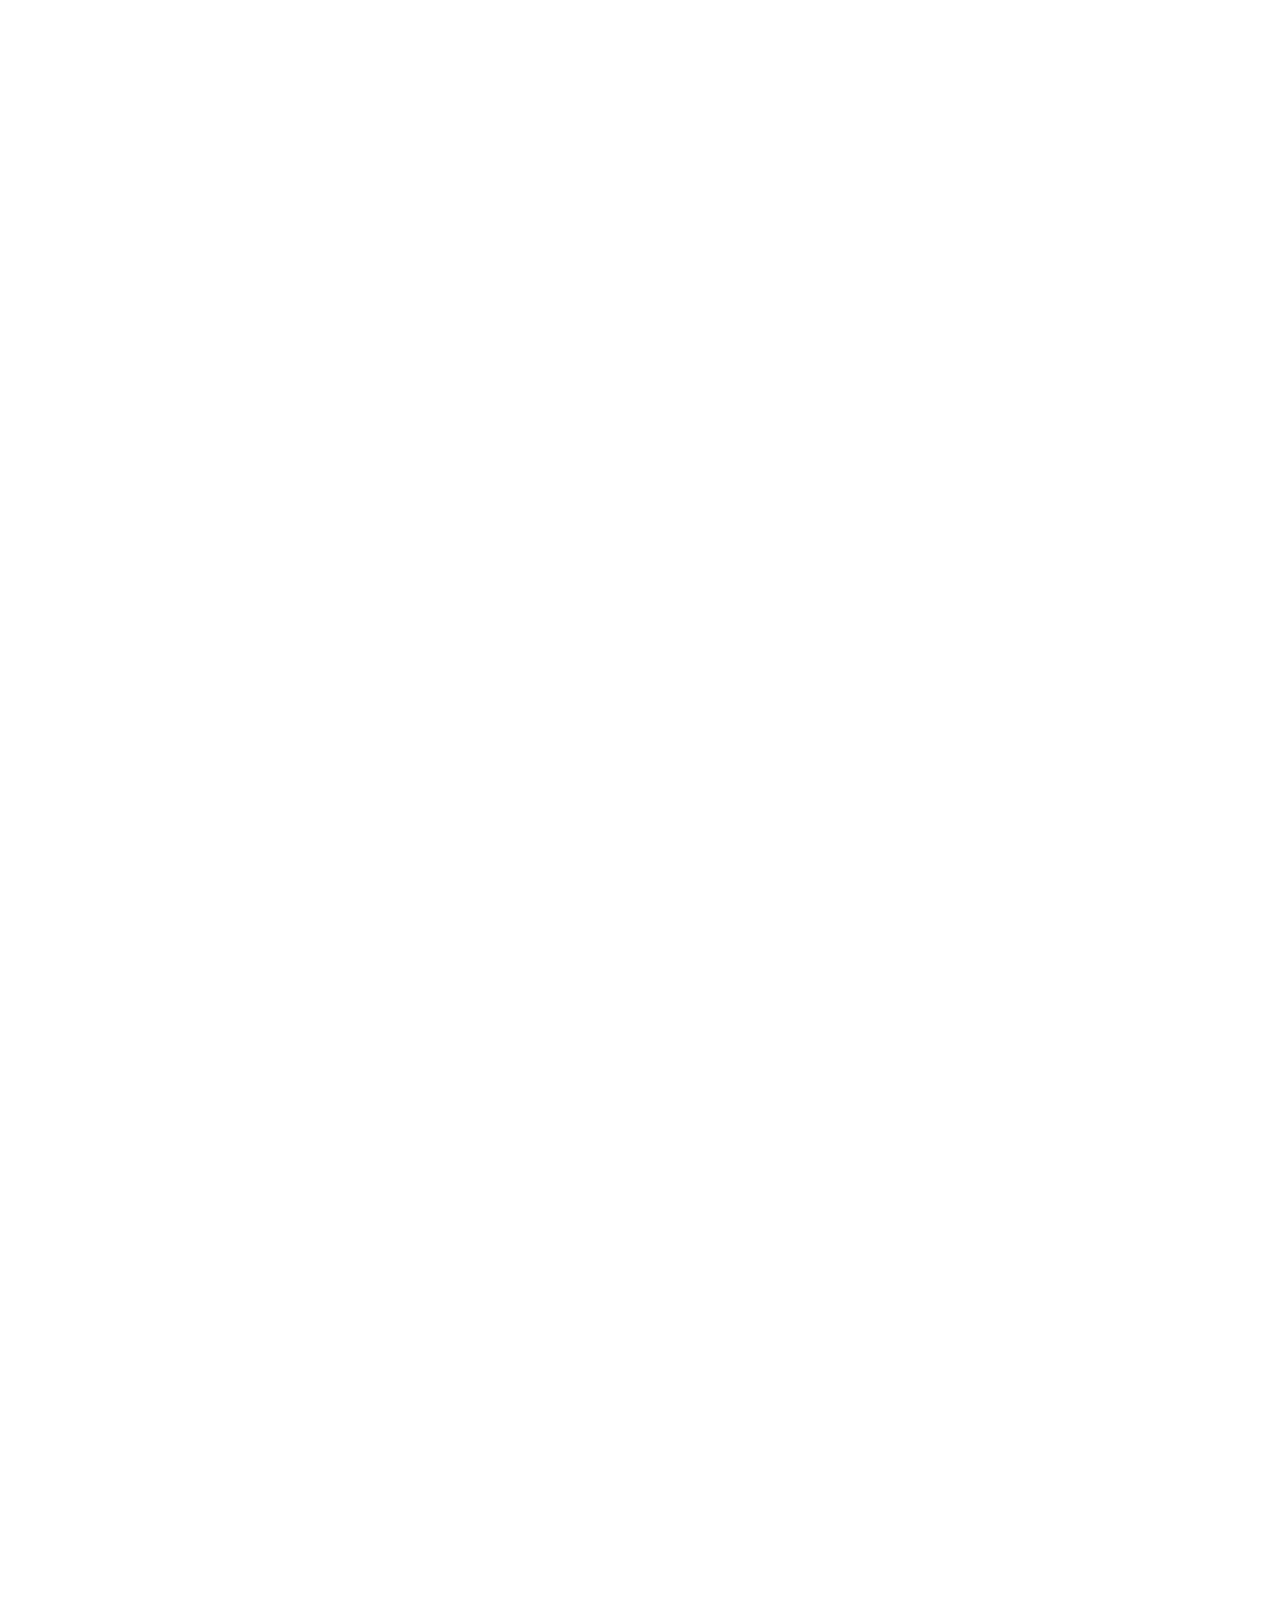
==== commit 973a20f4: "style : Merapihan code, ke file file sesuai dengan secitonnya" ====
--- a/product.html
+++ b/product.html
@@ -4,7 +4,8 @@
   <meta charset="UTF-8">
   <meta name="viewport" content="width=device-width, initial-scale=1.0">
   <title>TILANDSIA DIMENSI </title>
-  <link rel="stylesheet" href="css/style.css">
+ 
+  <!-- Favicon -->
     <link rel="shortcut icon" href="assets/img/general/logo.avif" type="image/x-icon">
 
       <!-- Font -->
@@ -14,6 +15,20 @@
       href="https://fonts.googleapis.com/css2?family=Inter:ital,opsz,wght@0,14..32,100..900;1,14..32,100..900&family=Montserrat:ital,wght@0,100..900;1,100..900&family=Poppins:ital,wght@0,100;0,200;0,300;0,400;0,500;0,600;0,700;0,800;0,900;1,100;1,200;1,300;1,400;1,500;1,600;1,700;1,800;1,900&family=Roboto:ital,wght@0,100..900;1,100..900&display=swap"
       rel="stylesheet"
     />
+
+    <!-- Style -->
+  <link rel="stylesheet" href="css/base.css">
+  <link rel="stylesheet" href="css/navbar.css">
+  <link rel="stylesheet" href="css/hero.css">
+  <link rel="stylesheet" href="css/about.css">
+  <link rel="stylesheet" href="css/product.css">
+  <link rel="stylesheet" href="css/faq.css">
+  <link rel="stylesheet" href="css/testimonial.css">
+  <link rel="stylesheet" href="css/partners.css">
+  <link rel="stylesheet" href="css/why-us.css">
+  <link rel="stylesheet" href="css/quick.css">
+  <link rel="stylesheet" href="css/contact.css">
+  <link rel="stylesheet" href="css/footer.css">
 
   <style> 
 
--- a/css/base.css
+++ b/css/base.css
@@ -0,0 +1,245 @@
+/* =========================
+   BASE.CSS
+   Isi: :root, reset, global (body, h2, p, button), animasi loading & reveal
+========================= */
+
+/* ROOT */
+:root {
+  --primary-bg: #f7f1e8;
+  --secondary-bg: #efe6d7;
+  --accent: #7b1e28;
+
+  --primary-text: #6b0f1a;
+  --secondary-text: #fff;
+  --text-dark: rgb(6, 5, 5);
+
+  --bg: #f7f1e8;
+  --white: #ffffff;
+  --border: #ede8f0;
+  --text: #1a0a0e;
+  --text-muted: #9e8fa0;
+  --purple: #7b1e28;
+  --purple-light: #f5e8ea;
+
+  --shadow-sm: 0 1px 2px 0 rgb(0 0 0 / 0.05);
+  --shadow-md: 0 4px 6px -1px rgb(0 0 0 / 0.1), 0 2px 4px -2px rgb(0 0 0 / 0.1);
+  --shadow-lg: 0 10px 15px -3px rgb(0 0 0 / 0.1), 0 4px 6px -4px rgb(0 0 0 / 0.1);
+  --shadow-xl: 0 20px 25px -5px rgb(0 0 0 / 0.1), 0 8px 10px -6px rgb(0 0 0 / 0.1);
+
+  --radius-lg: 1rem;
+  --radius-md: 0.5rem;
+
+  --animation-card: 0.6s;
+  --animation-detail-product: 0s;
+}
+
+/* RESET */
+*,
+*::before,
+*::after {
+  box-sizing: border-box;
+  overflow-x: hidden;
+  margin: 0;
+  padding: 0;
+}
+
+html {
+  scroll-behavior: smooth;
+}
+
+/* BODY */
+body {
+  font-family: "Montserrat", sans-serif;
+  font-optical-sizing: auto;
+  color: var(--primary-text);
+  opacity: 1;
+  transition: opacity 1s ease;
+  animation: fadeIn 1s ease;
+  padding-top: 80px;
+  position: relative;
+}
+
+body.fade-out {
+  opacity: 0;
+}
+
+main {
+  overflow: hidden;
+}
+
+/* GLOBAL TYPOGRAPHY */
+h2 {
+  font-weight: 700;
+  opacity: 0.9;
+  letter-spacing: 0.4px;
+  padding-bottom: 1rem;
+  font-size: 1.6em;
+}
+
+p {
+  font-weight: 500;
+  line-height: 1.256;
+  font-size: 0.85em;
+}
+
+/* GLOBAL BUTTON */
+button {
+  background-color: var(--accent);
+  color: var(--secondary-text);
+  font-weight: 600;
+  padding: 5px 7px;
+  font-size: 0.856rem;
+  border: none;
+  border-radius: 3px;
+  transition: all 0.3s ease;
+}
+
+button:hover {
+  background: #5f1620;
+  box-shadow: 0 10px 20px rgba(139, 36, 52, 0.35);
+}
+
+/* GLOBAL SECTION */
+section {
+  scroll-margin-top: 120px;
+  margin: 60px 40px;
+}
+
+/* =========================
+   ANIMASI GLOBAL
+========================= */
+
+@keyframes fadeIn {
+  from { opacity: 0; }
+  to   { opacity: 1; }
+}
+
+@keyframes fadeUp {
+  to {
+    opacity: 1;
+    transform: translateY(0);
+  }
+}
+
+.reveal {
+  opacity: 0;
+  transform: translateY(40px);
+  transition: all 0.8s ease-out;
+}
+
+.reveal.active {
+  opacity: 1;
+  transform: translateY(0);
+}
+
+.reveal-item {
+  opacity: 0;
+  transform: translateY(30px);
+  overflow: hidden;
+}
+
+.reveal-item.activeItem {
+  animation: fadeUp var(--animation-card) ease forwards;
+  overflow: hidden;
+}
+
+/* =========================
+   ANIMASI LOADING
+========================= */
+
+.container-logo-loading {
+  width: 100vw;
+  height: 100vh;
+  position: fixed;
+  inset: 0;
+  display: flex;
+  justify-content: center;
+  align-items: center;
+  background: white;
+  z-index: 9999;
+  animation: masukMuterKeluar 2.7s ease-in-out forwards;
+}
+
+@media (max-width: 768px) {
+  .container-logo-loading {
+    animation: masukMuterKeluar 1.7s ease-in-out forwards;
+  }
+}
+
+.loader-ring {
+  position: relative;
+  width: 120px;
+  height: 120px;
+  display: flex;
+  justify-content: center;
+  align-items: center;
+  overflow: hidden;
+}
+
+.logo-global-load {
+  width: 70px;
+  height: 70px;
+  object-fit: contain;
+  z-index: 2;
+}
+
+.loader-ring::before {
+  content: "";
+  position: absolute;
+  inset: 0;
+  border-radius: 50%;
+  border: 3px solid transparent;
+  border-top: 3px solid #000;
+  border-right: 3px solid #999;
+  animation: spin 1s linear infinite;
+  box-shadow: 0 0 10px rgba(0, 0, 0, 0.2);
+  margin: 0.3rem;
+}
+
+@keyframes spin {
+  0%   { transform: rotate(0deg); }
+  100% { transform: rotate(360deg); }
+}
+
+@keyframes masukMuterKeluar {
+  0%   { transform: translateX(100vw); }
+  25%  { transform: translateX(0); }
+  75%  { transform: translateX(0); }
+  100% { transform: translateX(-100vw); }
+}
+
+/* =========================
+   GLOBAL RESPONSIVE
+========================= */
+
+@media (min-width: 640px) {
+  section  { margin: 80px 40px; }
+  p        { font-size: 0.9em; }
+  h2       { font-size: 2em; padding-bottom: 1.2rem; }
+  button   { font-size: 0.94rem; }
+}
+
+@media (min-width: 768px) {
+  section  { margin: 100px 40px; }
+  p        { font-size: 1em; }
+  h2       { font-size: 2.2em; padding-bottom: 1.4rem; }
+  button   { font-size: 1.14rem; }
+}
+
+@media (min-width: 1024px) {
+  section  { margin: 120px 40px; }
+  p        { font-size: 1.2em; }
+  h2       { font-size: 2.4em; padding-bottom: 1.6rem; }
+  button   { font-size: 1.28rem; padding: 8px 10px; }
+}
+
+@media (min-width: 1280px) {
+  section  { margin: 140px 40px; }
+  p        { font-size: 1.3em; }
+  h2       { font-size: 2.7em; padding-bottom: 1.8rem; }
+  button   { font-size: 1.35rem; }
+}
+
+@media (min-width: 1400px) {
+  button   { font-size: 1.6rem; padding: 8px 10px; }
+}
--- a/css/navbar.css
+++ b/css/navbar.css
@@ -0,0 +1,205 @@
+/* =========================
+   NAVBAR.CSS
+   Isi: Nav, logo global nav, hamburger, scroll progress
+========================= */
+
+.container-logo-global-nav {
+  width: 100vw;
+  height: 100vh;
+  position: fixed;
+  inset: 0;
+  display: flex;
+  justify-content: center;
+  align-items: center;
+  background: white;
+  z-index: 99;
+  transform: translateX(-100%);
+  opacity: 0;
+  transition: transform 1s ease, opacity 1s ease;
+}
+
+.container-logo-global-nav.none-logo-global-nav {
+  transform: translateX(0);
+  opacity: 1;
+  left: 0%;
+}
+
+.logo-global-nav {
+  width: 100%;
+  display: inline-block;
+  object-fit: contain;
+  margin: 0;
+  padding: 0;
+}
+
+nav {
+  display: flex;
+  justify-content: space-between;
+  align-items: center;
+  padding: 0.75rem 8%;
+  background-color: var(--primary-bg);
+  position: fixed;
+  top: 0;
+  left: 0;
+  width: 100%;
+  z-index: 1000;
+  border-bottom: 1px solid gray;
+  box-shadow: 0 4px 16px rgba(0, 0, 0, 0.15);
+}
+
+nav.active-humberger {
+  opacity: 0.98;
+}
+
+/* Logo */
+.logo {
+  display: flex;
+  align-items: center;
+  font-size: 1.5rem;
+  font-weight: 700;
+  color: var(--primary-text);
+  z-index: 1002;
+}
+
+.logo img {
+  width: 60px;
+  height: auto;
+}
+
+/* Nav Links */
+.nav-links {
+  list-style: none;
+  display: flex;
+  gap: 2rem;
+}
+
+.nav-links a {
+  text-decoration: none;
+  color: var(--primary-text);
+  font-weight: 500;
+  position: relative;
+  padding: 0.5rem 0;
+  transition: 0.3s ease;
+  display: inline-block;
+}
+
+.nav-links a::after {
+  content: "";
+  position: absolute;
+  left: 0;
+  bottom: 0;
+  width: 0%;
+  height: 2px;
+  background-color: var(--accent);
+  transition: 0.3s ease;
+}
+
+.nav-links a:hover {
+  color: var(--accent);
+}
+
+.nav-links a:hover::after {
+  width: 100%;
+}
+
+/* =========================
+   HAMBURGER
+========================= */
+
+#check {
+  display: none;
+}
+
+.logo-global-nav {
+  display: none;
+}
+
+.menu-toggle {
+  display: none;
+  flex-direction: column;
+  gap: 5px;
+  cursor: pointer;
+  z-index: 1002;
+}
+
+.bar {
+  width: 25px;
+  height: 3px;
+  background: var(--accent);
+  border-radius: 10px;
+  transition: 0.3s ease;
+}
+
+/* =========================
+   MOBILE NAVBAR
+========================= */
+
+@media (max-width: 768px) {
+  .logo-global-nav {
+    display: block;
+  }
+
+  nav {
+    padding: 0.75rem 4.66%;
+  }
+
+  .menu-toggle {
+    display: flex;
+  }
+
+  .nav-links {
+    position: fixed;
+    top: 0;
+    left: -100%;
+    width: 100%;
+    height: 100vh;
+    background-color: rgba(255, 255, 255, 0.7);
+    backdrop-filter: blur(10px);
+    flex-direction: column;
+    justify-content: center;
+    align-items: center;
+    transition: 1s ease;
+    z-index: 1001;
+  }
+
+  .nav-links a {
+    font-size: 1.3rem;
+  }
+
+  #check:checked ~ .nav-links {
+    left: 0;
+  }
+
+  #check:checked ~ .menu-toggle .bar:nth-child(1) {
+    transform: translateY(8px) rotate(45deg);
+  }
+
+  #check:checked ~ .menu-toggle .bar:nth-child(2) {
+    opacity: 0;
+  }
+
+  #check:checked ~ .menu-toggle .bar:nth-child(3) {
+    transform: translateY(-8px) rotate(-45deg);
+  }
+}
+
+/* =========================
+   SCROLL PROGRESS
+========================= */
+
+.scroll-progress {
+  position: fixed;
+  top: 0;
+  left: 0;
+  width: 0%;
+  height: 4px;
+  background: var(--accent, #7b1e28);
+  z-index: 9999;
+  animation: grow-progress auto linear;
+  animation-timeline: scroll();
+}
+
+@keyframes grow-progress {
+  from { width: 0%; }
+  to   { width: 100%; }
+}
--- a/css/hero.css
+++ b/css/hero.css
@@ -0,0 +1,33 @@
+/* =========================
+   HERO.CSS
+   Isi: Hero section
+========================= */
+
+.hero-section {
+  margin: 0;
+  position: relative;
+  width: 100%;
+  max-width: 1920px;
+  margin-top: 0.31rem;
+}
+
+.hero-section-img {
+  width: 100%;
+  height: auto;
+  border-radius: 2px;
+  aspect-ratio: 16/9;
+  object-fit: cover;
+  object-position: 7% center;
+}
+
+@media (max-width: 768px) {
+  .hero-section-img {
+    aspect-ratio: 10 / 9;
+  }
+}
+
+@media (max-width: 500px) {
+  .hero-section-img {
+    aspect-ratio: 12 / 13;
+  }
+}
--- a/css/about.css
+++ b/css/about.css
@@ -0,0 +1,42 @@
+/* =========================
+   ABOUT.CSS
+   Isi: About section
+========================= */
+
+.about-grid {
+  display: grid;
+  grid-template-columns: 100%;
+  grid-template-areas:
+    "content"
+    "vidio";
+  gap: 20px;
+  overflow: hidden;
+}
+
+.about-content {
+  grid-area: content;
+  padding: 0px 10px;
+}
+
+.about-video {
+  grid-area: vidio;
+  max-width: 920px;
+}
+
+.about-video video {
+  width: 100%;
+  max-height: 450px;
+  object-fit: cover;
+  border-radius: 2px;
+}
+
+@media (min-width: 1024px) {
+  .about-content {
+    padding: 0px 3rem;
+  }
+
+  .about-grid {
+    grid-template-columns: 50% 50%;
+    grid-template-areas: "content vidio";
+  }
+}
--- a/css/product.css
+++ b/css/product.css
@@ -0,0 +1,448 @@
+/* =========================
+   PRODUCT.CSS
+   Isi: Product cards + product-selection overlay
+========================= */
+
+/* =========================
+   PRODUCT SECTION
+========================= */
+
+.product-section {
+  margin: 0;
+  padding-bottom: 3rem;
+}
+
+.product-section h2 {
+  height: 70px;
+  display: flex;
+  padding: 0;
+  align-items: center;
+  background-color: var(--primary-bg);
+}
+
+.product-section h2::before {
+  content: "";
+  width: 5px;
+  height: 100%;
+  margin-right: 0.8rem;
+  background-color: var(--accent);
+}
+
+/* =========================
+   CARDS
+========================= */
+
+.cards-container {
+  display: grid;
+  grid-template-columns: 100%;
+  justify-content: space-evenly;
+  gap: 2rem;
+  margin-block: 1.5rem;
+  margin-bottom: 2rem;
+  overflow: hidden;
+}
+
+.card {
+  margin-inline: auto;
+  max-width: 250px;
+  height: auto;
+  min-height: 250px;
+  transition: all 0.3s ease;
+  border-radius: 16px;
+  display: flex;
+  flex-direction: column;
+  justify-content: space-evenly;
+  overflow: hidden;
+  cursor: pointer;
+  position: relative;
+  border: 1px solid rgba(123, 30, 39, 0.1);
+  opacity: 0;
+  transform: translateY(30px);
+}
+
+.card.activeCard {
+  animation: fadeUp var(--animation-card) ease forwards;
+  overflow: hidden;
+}
+
+.card:hover {
+  box-shadow: 0 5px 8px rgba(0, 0, 0, 0.15);
+  transform: translateY(-5px) scale(1.02);
+}
+
+.card-img {
+  width: 100%;
+  height: 180px;
+  object-fit: contain;
+  display: block;
+  margin-top: 0.1rem;
+  padding: 0.5rem 0.3rem 0 0.3rem;
+}
+
+.product-card__variant-title {
+  position: absolute;
+  top: 4%;
+  left: 4%;
+  font-weight: 500;
+  letter-spacing: 0.3px;
+}
+
+.card__content {
+  padding: 1rem 0.8rem;
+  border-top: 1px solid rgba(0, 0, 0, 0.1);
+  display: flex;
+  flex-direction: column;
+  justify-content: space-between;
+  gap: 0.3rem;
+}
+
+.card__title {
+  font-size: 0.8em;
+  font-weight: 700;
+  opacity: 0.8;
+}
+
+.card__info {
+  display: flex;
+  justify-content: space-between;
+}
+
+.card__price {
+  font-weight: 600;
+  opacity: 0.8;
+  font-size: 1.2em;
+}
+
+.card__sold {
+  font-size: 0.65em;
+  align-self: center;
+  font-weight: 500;
+}
+
+.card__estimate__svg {
+  display: inline-block;
+}
+
+.card__estimate__svg .icon-truck {
+  width: 15px;
+  height: 15px;
+  align-self: flex-start;
+}
+
+.card__meta {
+  display: flex !important;
+  flex-direction: row !important;
+  align-items: center;
+  justify-content: space-between;
+  gap: 12px;
+  text-align: center;
+}
+
+.card__estimate__text,
+.card__location {
+  font-size: 0.75em;
+  align-self: unset !important;
+}
+
+.card__estimate__text {
+  margin-left: -9px;
+}
+
+.limit {
+  color: rgba(107, 15, 26, 0.5);
+}
+
+.card__location {
+  overflow: hidden;
+  text-overflow: ellipsis;
+  white-space: nowrap;
+}
+
+.btn-more {
+  border-radius: 3px;
+  cursor: pointer;
+  margin-bottom: 1rem;
+  display: block;
+  margin-inline: auto;
+}
+
+.btn-more:hover {
+  transform: translateY(-4px);
+}
+
+/* Cards responsive */
+@media (min-width: 500px) {
+  .cards-container { grid-template-columns: repeat(2, 250px); }
+}
+@media (min-width: 800px) {
+  .cards-container { grid-template-columns: repeat(3, 250px); }
+}
+@media (min-width: 1124px) {
+  .cards-container { grid-template-columns: repeat(4, 250px); }
+  .cards-container.best-seler { grid-template-columns: repeat(3, 250px); overflow: hidden; }
+}
+
+/* =========================
+   PRODUCT SELECTION OVERLAY
+========================= */
+
+.product-selection-overlay {
+  position: fixed;
+  inset: 0;
+  display: flex;
+  align-items: center;
+  justify-content: center;
+  padding: 0.8 0;
+  background: rgba(0, 0, 0, 0.5);
+  backdrop-filter: blur(4px);
+  opacity: 0;
+  visibility: hidden;
+  transition: opacity 0.3s ease, visibility 0.3s ease;
+  overflow-y: hidden;
+}
+
+.product-selection-overlay.active {
+  opacity: 1;
+  visibility: visible;
+}
+
+.product-product-selection {
+  width: 100%;
+  max-width: 900px;
+  min-width: 280px;
+  background: #fff;
+  border-radius: 24px;
+  height: 90vh;
+  transform: translateY(30px);
+  transition: transform 0.3s ease;
+}
+
+.product-selection-overlay.active .product-product-selection {
+  transform: translateY(0);
+}
+
+.product-selection-overlay button:hover {
+  transform: translateY(-1px);
+}
+
+.product-selection-close {
+  width: 40px;
+  height: 40px;
+  border: none;
+  border-radius: 50%;
+  background: var(--accent);
+  position: absolute;
+  right: 5%;
+  top: 2%;
+  cursor: pointer;
+  font-size: 18px;
+}
+
+/* =========================
+   PRODUCT SELECTION BODY
+========================= */
+
+.product-selection-body {
+  display: grid;
+  grid-template-columns: 1fr 1fr;
+  gap: 30px;
+  padding: 20px;
+}
+
+.product-selection-product-image {
+  display: flex;
+  justify-self: center;
+}
+
+.product-selection-product-image img {
+  width: 100%;
+  border-radius: 20px;
+  object-fit: contain;
+}
+
+.product-selection-product-content {
+  display: flex;
+  flex-direction: column;
+  gap: 16px;
+}
+
+.product-title {
+  display: inline-block;
+  font-weight: 700;
+}
+
+.product-price {
+  font-size: 1.4rem;
+}
+
+.product-tab {
+  display: flex;
+  flex-wrap: wrap;
+  justify-content: space-around;
+}
+
+.product-tab button {
+  display: block;
+  font-weight: 600;
+  border-radius: 10px;
+  padding: 10px 8px;
+  background: transparent;
+  color: var(--primary-text);
+  transition: all 0.3s ease;
+}
+
+.product-tab button.active-tab-product {
+  background-color: rgba(107, 15, 26, 0.9);
+  color: var(--secondary-text);
+}
+
+.product-description {
+  line-height: 1.7;
+  color: var(--primary-text);
+  overflow: hidden;
+}
+
+.product-description li {
+  opacity: 0;
+  transform: translateY(20px);
+}
+
+.product-description li.show {
+  animation: fadeUpDescription 0.8s ease forwards;
+}
+
+@keyframes fadeUpDescription {
+  from { opacity: 0; transform: translateY(20px); }
+  to   { opacity: 1; transform: translateY(0); }
+}
+
+/* Variants */
+.product-variants {
+  display: flex;
+  flex-direction: column;
+  gap: 12px;
+}
+
+.variant-list {
+  display: flex;
+  gap: 10px;
+  flex-wrap: wrap;
+}
+
+.variant-list button {
+  padding: 10px 18px;
+  border: 1px solid #ddd;
+  border-radius: 999px;
+  background: #fff;
+  cursor: pointer;
+}
+
+/* Actions */
+.product-selection-actions {
+  display: grid;
+  grid-template-columns: 50% 50%;
+  grid-template-areas: "buy shoppe";
+  gap: 12px;
+  margin-top: 10px;
+}
+
+.product-selection-actions button {
+  flex: 1;
+  padding: 14px;
+  border: none;
+  border-radius: 12px;
+  cursor: pointer;
+  font-weight: 600;
+}
+
+.product-selection-actions a {
+  text-decoration: none;
+  padding: 5px 7px;
+  border-radius: 3px;
+  transition: all 0.3s ease;
+  font-weight: 600;
+  font-size: 0.856rem;
+  display: flex;
+  justify-content: center;
+  align-items: center;
+}
+
+.product-selection-actions a:first-child {
+  grid-area: buy;
+  background-color: var(--accent);
+  color: var(--secondary-text);
+}
+
+.product-selection-actions a:first-child:hover {
+  background: #5f1620;
+  box-shadow: 0 10px 20px rgba(139, 36, 52, 0.35);
+}
+
+.product-selection-actions a:last-child {
+  grid-area: shoppe;
+  background-color: transparent;
+}
+
+.product-selection-actions a:last-child img {
+  width: 6rem;
+  display: inline-block;
+  border-radius: 5px;
+}
+
+/* Lists */
+.product-info-list {
+  list-style-type: none;
+  padding: 0;
+  margin: 0;
+  margin-top: 10px;
+}
+
+.product-steps-list {
+  list-style-type: decimal !important;
+  padding-left: 24px;
+  margin: 0;
+  margin-top: 10px;
+}
+
+.product-info-list li,
+.product-steps-list li {
+  font-size: 16px;
+  line-height: 1.546;
+  margin-bottom: 10px;
+}
+
+.product-info-list li strong,
+.product-steps-list li strong {
+  color: #802424;
+}
+
+.container-buy-and-description {
+  display: flex;
+  flex-direction: column;
+  justify-content: space-between;
+}
+
+/* Product Selection Responsive */
+@media (max-width: 768px) {
+  .product-selection-body { grid-template-columns: 1fr; }
+  .product-title { font-size: 1.5rem; }
+  .product-selection-close { right: 2%; top: 2%; }
+  .product-tab button { border-radius: 20px; }
+}
+
+@media (min-width: 768px) {
+  .product-selection-close { right: 2%; top: 2%; }
+  .product-title { font-size: 1.8rem; }
+  .product-price { font-size: 1.7rem; }
+  .product-tab button { font-size: 0.87em; }
+  .product-description { font-size: 1em; }
+  .container-buy-and-description { gap: 7.5rem; }
+  .product-selection-actions a { font-size: 1rem; gap: 1rem; }
+}
+
+@media (min-width: 992px) {
+  .container-buy-and-description {
+    flex: 1;
+    padding-bottom: 2.5rem;
+  }
+}
--- a/css/faq.css
+++ b/css/faq.css
@@ -0,0 +1,245 @@
+/* =========================
+   FAQ.CSS
+   Isi: FAQ tabs + accordion
+========================= */
+
+.faq-section {
+  margin-inline: 0;
+}
+
+.faq-section h2 {
+  margin-left: 1.5rem;
+}
+
+.container-faq-section {
+  position: relative;
+  display: flex;
+  justify-content: center;
+  padding: 40px 16px 64px;
+}
+
+.container-inner-faq {
+  width: 100%;
+  max-width: 460px;
+}
+
+/* Tabs */
+.tabs {
+  display: flex;
+  gap: 8px;
+  justify-content: space-between;
+  background: var(--white);
+  border-radius: 20px;
+  padding: 16px 12px;
+  box-shadow: 0 2px 12px rgba(123, 30, 40, 0.08);
+  margin-bottom: 28px;
+  position: relative;
+  z-index: 0;
+}
+
+.tab-item {
+  display: flex;
+  flex-direction: column;
+  align-items: center;
+  gap: 8px;
+  cursor: pointer;
+  flex: 1;
+}
+
+.tab-icon {
+  width: 52px;
+  height: 52px;
+  border-radius: 50%;
+  display: flex;
+  align-items: center;
+  justify-content: center;
+  border: 2px solid var(--border);
+  background: var(--white);
+  transition: all 0.25s ease;
+}
+
+.tab-icon svg {
+  width: 22px;
+  height: 22px;
+  stroke: var(--text-muted);
+  fill: none;
+  stroke-width: 1.8;
+  stroke-linecap: round;
+  stroke-linejoin: round;
+  transition: stroke 0.25s;
+  overflow: visible;
+}
+
+.tab-item.active .tab-icon {
+  background: var(--purple-light);
+  border-color: var(--purple);
+}
+
+.tab-item.active .tab-icon svg {
+  stroke: var(--purple);
+}
+
+.tab-label {
+  font-size: 11.5px;
+  font-weight: 700;
+  color: var(--text-muted);
+  transition: color 0.25s;
+}
+
+.tab-item.active .tab-label {
+  color: var(--purple);
+}
+
+/* Section Title */
+.section-title {
+  font-size: 20px;
+  font-weight: 800;
+  color: var(--primary-text);
+  margin-bottom: 16px;
+  letter-spacing: -0.3px;
+}
+
+/* Accordion */
+.accordion {
+  display: flex;
+  flex-direction: column;
+  background: var(--white);
+  border-radius: 16px;
+  overflow: hidden;
+  box-shadow: 0 2px 16px rgba(123, 30, 40, 0.07);
+}
+
+.accordion-item {
+  border-bottom: 1px solid var(--border);
+}
+
+.accordion-item:last-child {
+  border-bottom: none;
+}
+
+.accordion-header {
+  width: 100%;
+  display: flex;
+  align-items: center;
+  justify-content: space-between;
+  gap: 1rem;
+  padding: 18px 20px;
+  background: transparent;
+  border: none;
+  cursor: pointer;
+  text-align: left;
+  transition: background 0.2s ease;
+  font: inherit;
+  color: inherit;
+  border-radius: 0;
+  font-size: inherit;
+  font-weight: inherit;
+}
+
+.accordion-header:hover {
+  background: #faf8ff;
+  box-shadow: none;
+}
+
+.accordion-header span {
+  font-size: 14px;
+  font-weight: 700;
+  color: var(--primary-text);
+}
+
+.accordion-icon {
+  width: 24px;
+  height: 24px;
+  flex-shrink: 0;
+  display: flex;
+  align-items: center;
+  justify-content: center;
+  transition: transform 0.3s ease;
+}
+
+.accordion-icon svg {
+  width: 16px;
+  height: 16px;
+  stroke: var(--accent);
+  fill: none;
+  stroke-width: 2.5;
+  stroke-linecap: round;
+}
+
+.accordion-body {
+  max-height: 0;
+  overflow: hidden;
+  transition: max-height 0.35s ease, padding 0.3s ease;
+}
+
+.accordion-body p {
+  padding: 0 20px 18px;
+  font-size: 13.5px;
+  line-height: 1.7;
+  color: var(--primary-text);
+}
+
+.accordion-item.open .accordion-body {
+  max-height: 300px;
+}
+
+.accordion-item.open .accordion-icon {
+  transform: rotate(45deg);
+}
+
+.accordion-header:focus-visible {
+  outline: 2px solid var(--accent);
+  outline-offset: -2px;
+}
+
+/* FAQ Responsive */
+@media (min-width: 768px) {
+  .container-inner-faq {
+    max-width: 650px;
+    margin: 0 auto;
+  }
+
+  .section-title {
+    font-size: 24px;
+    margin-bottom: 24px;
+  }
+
+  .tabs {
+    padding: 20px 24px;
+    gap: 16px;
+    margin-bottom: 36px;
+  }
+
+  .tab-icon {
+    width: 60px;
+    height: 60px;
+  }
+
+  .tab-icon svg {
+    width: 26px;
+    height: 26px;
+  }
+
+  .tab-label {
+    font-size: 13px;
+    letter-spacing: 0;
+  }
+
+  .accordion-header {
+    padding: 22px 28px;
+  }
+
+  .accordion-header span {
+    font-size: 16px;
+  }
+
+  .accordion-icon {
+    width: 28px;
+    height: 28px;
+  }
+
+  .accordion-body p {
+    padding: 0 28px 22px;
+    font-size: 14.5px;
+  }
+}
--- a/css/testimonial.css
+++ b/css/testimonial.css
@@ -0,0 +1,63 @@
+/* =========================
+   TESTIMONIAL.CSS
+   Isi: Testimonial section
+========================= */
+
+.testimonial-section {
+  margin: 100px 40px;
+}
+
+.container-testimonial {
+  display: flex;
+  justify-content: center;
+  align-items: center;
+  flex-wrap: wrap;
+  gap: 30px;
+  overflow: hidden;
+}
+
+.testimonial-card {
+  max-width: 380px;
+  background: #ffffff;
+  padding: 28px;
+  border-radius: 20px;
+  display: flex;
+  flex-direction: column;
+  gap: 18px;
+  border: 1px solid rgba(123, 30, 39, 0.1);
+  transition: all 0.3s ease;
+}
+
+.testimonial-profile {
+  display: flex;
+  align-items: center;
+  gap: 16px;
+}
+
+.testimonial-profile img {
+  width: 70px;
+  height: 70px;
+  object-fit: cover;
+  border-radius: 50%;
+}
+
+.profile-info h3 {
+  font-size: 1.1rem;
+  font-weight: 600;
+  color: var(--primary-text);
+  margin-bottom: 4px;
+}
+
+.profile-info span {
+  font-size: 0.9rem;
+  color: var(--primary-text);
+}
+
+.testimonial-rating {
+  font-size: 1.2rem;
+  letter-spacing: 2px;
+}
+
+.testimonial-text {
+  line-height: 1.7;
+}
--- a/css/partners.css
+++ b/css/partners.css
@@ -0,0 +1,40 @@
+/* =========================
+   PARTNERS.CSS
+   Isi: Partner logos section
+========================= */
+
+.patners-section {
+  margin: 0;
+  padding: 60px 10px;
+  background-color: var(--primary-bg);
+  padding-block-end: 100px;
+}
+
+.patners-section h2 {
+  text-align: center;
+  padding: 1.6rem 0rem 1rem 0rem;
+}
+
+.partner-logos {
+  display: flex;
+  justify-content: center;
+  gap: 1rem;
+  margin-top: 2.5rem;
+  align-content: center;
+  overflow: hidden;
+}
+
+.partner-logos__item {
+  display: grid;
+  place-items: center;
+  width: 20rem;
+}
+
+.partner-logos__item img {
+  max-width: 100px;
+  max-height: 100%;
+  width: auto;
+  height: auto;
+  display: block;
+  border-radius: 5px;
+}
--- a/css/why-us.css
+++ b/css/why-us.css
@@ -0,0 +1,45 @@
+/* =========================
+   WHY-US.CSS
+   Isi: Why us section
+========================= */
+
+.why-us-section h2 {
+  text-align: center;
+}
+
+.why-container {
+  display: grid;
+  grid-template-columns: repeat(auto-fit, minmax(220px, 1fr));
+  gap: 2rem;
+  margin-top: 3rem;
+  overflow: hidden;
+}
+
+.why-card {
+  padding: 1.5rem 2rem;
+  border-radius: 16px;
+  text-align: center;
+  transition: 0.3s ease;
+  position: relative;
+  border: 1px solid rgba(123, 30, 39, 0.1);
+}
+
+.svg {
+  width: 32px;
+  height: 32px;
+  color: var(--accent);
+  fill: var(--accent);
+}
+
+@media (min-width: 1024px) {
+  .why-card::before {
+    content: "";
+    position: absolute;
+    top: 2%;
+    left: 0;
+    width: 100%;
+    height: 2.3px;
+    background-color: var(--accent);
+    z-index: 99;
+  }
+}
--- a/css/quick.css
+++ b/css/quick.css
@@ -0,0 +1,63 @@
+/* =========================
+   QUICK.CSS
+   Isi: Quick section
+========================= */
+
+.quick-section {
+  padding: 2rem 1rem;
+  background-color: var(--secondary-bg);
+}
+
+.quick-container {
+  display: grid;
+  grid-template-columns: repeat(auto-fit, minmax(250px, 1fr));
+  border-top: 1px solid #d8d8d8;
+  border-bottom: 1px solid #d8d8d8;
+}
+
+.quick-card {
+  display: flex;
+  align-items: center;
+  justify-content: start;
+  gap: 1rem;
+  padding: 2rem 1rem;
+  position: relative;
+  cursor: pointer;
+  transition: 0.3s ease;
+}
+
+.quick-card:hover {
+  background-color: var(--primary-bg);
+}
+
+.quick-card:not(:last-child)::after {
+  content: "";
+  position: absolute;
+  right: 2%;
+  top: 0%;
+  transform: translateY(-50%);
+  height: 1px;
+  width: 55%;
+  background: #d8d8d8;
+}
+
+.quick-icon {
+  width: 32px;
+  height: 32px;
+  color: var(--primary-text);
+}
+
+.quick-card h3 {
+  font-size: 1.2rem;
+  color: var(--primary-text);
+  font-weight: 700;
+}
+
+@media (min-width: 880px) {
+  .quick-card:not(:last-child)::after {
+    right: 0;
+    top: 50%;
+    width: 1px;
+    height: 55%;
+  }
+}
--- a/css/contact.css
+++ b/css/contact.css
@@ -0,0 +1,103 @@
+/* =========================
+   CONTACT.CSS
+   Isi: Contact section
+========================= */
+
+.contact-section {
+  padding: 5rem 1rem;
+  margin: 0;
+  background: var(--primary-bg);
+}
+
+.contact-container {
+  max-width: 1200px;
+  margin: auto;
+  display: grid;
+  grid-template-columns: repeat(auto-fit, minmax(250px, 1fr));
+  gap: 3rem;
+  grid-template-areas:
+    "info"
+    "form";
+  align-items: center;
+  overflow: hidden;
+}
+
+.contact-info {
+  grid-area: info;
+  padding-inline: 2rem;
+}
+
+.contact-item {
+  display: flex;
+  align-items: center;
+  gap: 1rem;
+  margin-bottom: 1.5rem;
+}
+
+.contact-icon {
+  width: 28px;
+  height: 28px;
+  color: #8b2434;
+}
+
+.contact-description {
+  margin-bottom: 0.5rem;
+}
+
+.contact-item span {
+  color: var(--primary-text);
+  font-size: 1.1rem;
+}
+
+.contact-item span a {
+  display: inline-block;
+  text-decoration: none;
+  transition: 0.3s ease;
+  color: var(--primary-text);
+}
+
+.contact-form {
+  background: var(--primary-bg);
+  padding: 2rem;
+  border-radius: 20px;
+  display: flex;
+  flex-direction: column;
+  gap: 1.2rem;
+  grid-area: form;
+}
+
+.contact-form input,
+.contact-form textarea {
+  width: 100%;
+  padding: 1rem;
+  border: none;
+  outline: none;
+  border-radius: 12px;
+  background: #ffff;
+  font-size: 1rem;
+}
+
+.contact-form textarea {
+  height: 150px;
+  resize: none;
+}
+
+.contact-form button {
+  z-index: 99;
+}
+
+@media (min-width: 768px) {
+  .contact-container {
+    max-width: 1200px;
+    margin: auto;
+    grid-template-columns: repeat(auto-fit, minmax(300px, 1fr));
+    gap: 3rem;
+    grid-template-areas: "info form";
+    align-items: center;
+  }
+
+  .contact-info,
+  .contact-form {
+    align-self: center;
+  }
+}
--- a/css/footer.css
+++ b/css/footer.css
@@ -0,0 +1,99 @@
+/* =========================
+   FOOTER.CSS
+   Isi: Footer + WA float button
+========================= */
+
+/* =========================
+   FOOTER
+========================= */
+
+.footer {
+  background: #1d1d1d;
+  padding: 4rem 1rem 2rem;
+  color: white;
+}
+
+.footer-container {
+  max-width: 1300px;
+  margin: auto;
+  display: grid;
+  grid-template-columns: repeat(auto-fit, minmax(220px, 1fr));
+  gap: 3rem;
+  padding-bottom: 3rem;
+  border-bottom: 1px solid rgba(255, 255, 255, 0.1);
+}
+
+.footer-box h3 {
+  font-size: 1.5rem;
+  margin-bottom: 1.5rem;
+  color: #fff;
+}
+
+.footer-box ul {
+  list-style: none;
+}
+
+.footer-box ul li {
+  margin-bottom: 1rem;
+  color: #d6d6d6;
+  line-height: 1.7;
+}
+
+.footer-box a {
+  color: #d6d6d6;
+  text-decoration: none;
+  transition: 0.3s ease;
+}
+
+.footer-box a:hover,
+.footer-box li:hover {
+  color: yellow;
+}
+
+.footer-bottom {
+  max-width: 800px;
+  margin: 3rem auto 0;
+  text-align: center;
+}
+
+.footer-bottom h2 {
+  font-size: 3rem;
+  color: #fff;
+  margin-bottom: 1rem;
+}
+
+.footer-bottom p {
+  color: #c7c7c7;
+  line-height: 1.8;
+}
+
+/* =========================
+   WA FLOAT BUTTON
+========================= */
+
+.wa-float {
+  position: fixed;
+  bottom: 20px;
+  right: 20px;
+  width: 60px;
+  height: 60px;
+  display: flex;
+  justify-content: center;
+  align-items: center;
+  background: #25d366;
+  border-radius: 50%;
+  box-shadow: 0 4px 10px rgba(0, 0, 0, 0.2);
+  z-index: 999;
+  animation: float 2s ease-in-out infinite;
+}
+
+.wa-float img {
+  width: 35px;
+  height: 35px;
+}
+
+@keyframes float {
+  0%   { transform: translateY(0); }
+  50%  { transform: translateY(-10px); }
+  100% { transform: translateY(0); }
+}
